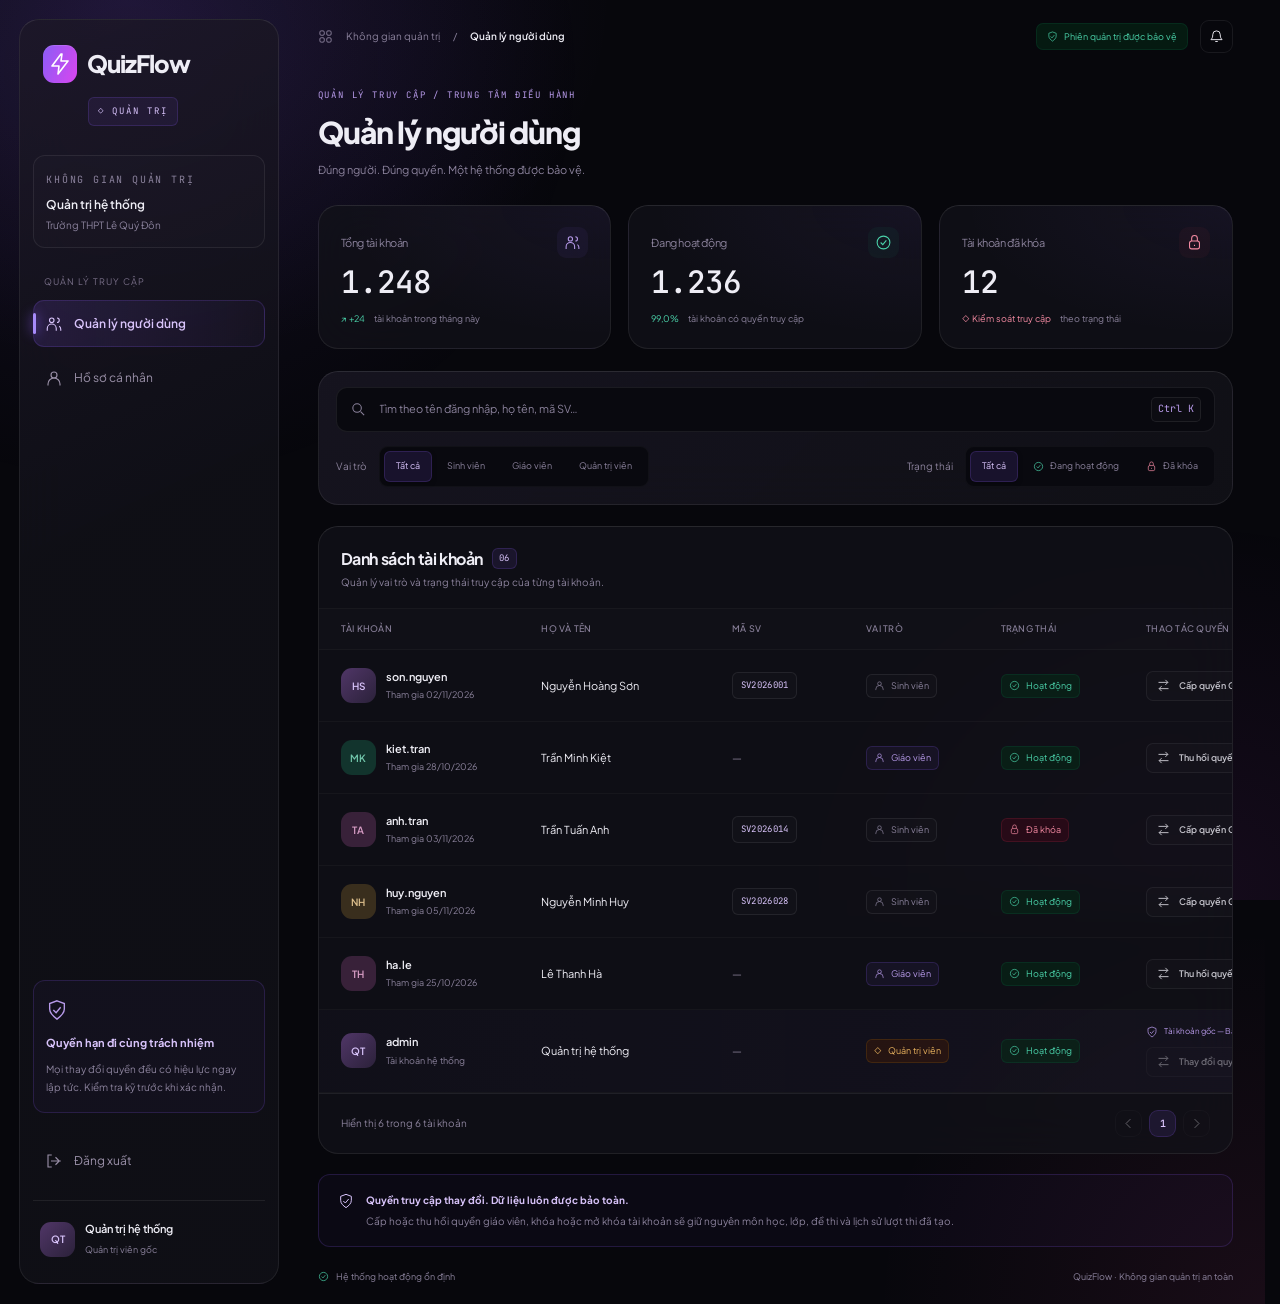
==== pages/admin/users.html @ fd19a26a "first cm" ====
<!DOCTYPE html>
<html lang="vi">
<head>
  <meta charset="UTF-8">
  <meta name="viewport" content="width=device-width, initial-scale=1">
  <meta name="color-scheme" content="dark">
  <title>QuizFlow — Quản lý người dùng</title>
  <link rel="stylesheet" href="../../assets/css/variables.css">
  <link rel="stylesheet" href="../../assets/css/base.css">
  <link rel="stylesheet" href="../../assets/css/layout.css">
  <link rel="stylesheet" href="../../assets/css/components.css">
  <link rel="stylesheet" href="../../assets/css/admin-users.css">
  <link rel="stylesheet" href="../../assets/css/animations.css">
  <script src="../../assets/js/motion.js" defer></script>
  <script src="../../assets/js/ui.js" defer></script>
  <script src="../../assets/js/admin-users.js" defer></script>
</head>
<body>
  <svg class="visually-hidden" aria-hidden="true" xmlns="http://www.w3.org/2000/svg">
    <defs>
      <symbol id="icon-bolt" viewBox="0 0 24 24"><path d="m13 2-9 12h7l-1 8 10-13h-7l1-7Z"/></symbol>
      <symbol id="icon-users" viewBox="0 0 24 24"><circle cx="9" cy="7" r="3"/><path d="M3 21v-3a6 6 0 0 1 12 0v3m1-17a3 3 0 0 1 0 6m3 5a5 5 0 0 1 2 4v2"/></symbol>
      <symbol id="icon-shield" viewBox="0 0 24 24"><path d="m12 2 8 3v6c0 5-4 8-8 11-4-3-8-6-8-11V5Z"/><path d="m8 12 3 3 5-6"/></symbol>
      <symbol id="icon-user" viewBox="0 0 24 24"><circle cx="12" cy="8" r="4"/><path d="M4 22v-2a8 8 0 0 1 16 0v2"/></symbol>
      <symbol id="icon-logout" viewBox="0 0 24 24"><path d="M9 4H4v16h5m5-13 5 5-5 5M8 12h13"/></symbol>
      <symbol id="icon-bell" viewBox="0 0 24 24"><path d="M6 9a6 6 0 0 1 12 0c0 7 3 7 3 8H3c0-1 3-1 3-8Zm4 11h4"/></symbol>
      <symbol id="icon-search" viewBox="0 0 24 24"><circle cx="10" cy="10" r="6"/><path d="m15 15 5 5"/></symbol>
      <symbol id="icon-lock" viewBox="0 0 24 24"><rect x="5" y="10" width="14" height="11" rx="3"/><path d="M8 10V6a4 4 0 0 1 8 0v4m-4 5v2"/></symbol>
      <symbol id="icon-check" viewBox="0 0 24 24"><circle cx="12" cy="12" r="9"/><path d="m8 12 3 3 5-6"/></symbol>
      <symbol id="icon-switch" viewBox="0 0 24 24"><path d="M4 7h15m-4-4 4 4-4 4M20 17H5m4-4-4 4 4 4"/></symbol>
      <symbol id="icon-grid" viewBox="0 0 24 24"><rect x="3" y="3" width="7" height="7" rx="2"/><rect x="14" y="3" width="7" height="7" rx="2"/><rect x="3" y="14" width="7" height="7" rx="2"/><rect x="14" y="14" width="7" height="7" rx="2"/></symbol>
      <symbol id="icon-info" viewBox="0 0 24 24"><circle cx="12" cy="12" r="9"/><path d="M12 7v1m0 3v6"/></symbol>
      <symbol id="icon-warning" viewBox="0 0 24 24"><path d="m12 3 10 18H2L12 3Zm0 6v5m0 3v1"/></symbol>
      <symbol id="icon-close" viewBox="0 0 24 24"><path d="m6 6 12 12M6 18 18 6"/></symbol>
      <symbol id="icon-left" viewBox="0 0 24 24"><path d="m15 5-7 7 7 7"/></symbol>
      <symbol id="icon-right" viewBox="0 0 24 24"><path d="m9 5 7 7-7 7"/></symbol>
    </defs>
  </svg>

  <div class="app app--admin admin-users">
    <aside class="sidebar" aria-label="Điều hướng quản trị viên">
      <a class="sidebar-brand" href="../../index.html">
        <span class="brand-mark"><svg fill="none" stroke="currentColor" stroke-width="1.6" stroke-linejoin="round" aria-hidden="true"><use href="#icon-bolt"/></svg></span>
        QuizFlow
      </a>
      <span class="badge admin-role-badge">◇ QUẢN TRỊ</span>
      <section class="sidebar-workspace" aria-labelledby="workspace-title">
        <p class="eyebrow" id="workspace-title">KHÔNG GIAN QUẢN TRỊ</p>
        <strong>Quản trị hệ thống</strong>
        <p>Trường THPT Lê Quý Đôn</p>
      </section>
      <p class="sidebar-nav-label">QUẢN LÝ TRUY CẬP</p>
      <nav class="sidebar-nav" aria-label="Menu quản trị">
        <a class="sidebar-nav-item" href="#users" aria-current="page">
          <svg class="icon" fill="none" stroke="currentColor" stroke-width="1.5" aria-hidden="true"><use href="#icon-users"/></svg>Quản lý người dùng
        </a>
        <button class="sidebar-nav-item" type="button" data-admin-note="Hồ sơ cá nhân · Chức năng chưa sẵn sàng.">
          <svg class="icon" fill="none" stroke="currentColor" stroke-width="1.5" aria-hidden="true"><use href="#icon-user"/></svg>Hồ sơ cá nhân
        </button>
      </nav>
      <div class="sidebar-bottom">
        <section class="notice admin-security" aria-labelledby="security-title">
          <svg class="icon" fill="none" stroke="currentColor" stroke-width="1.5" aria-hidden="true"><use href="#icon-shield"/></svg>
          <div><strong id="security-title">Quyền hạn đi cùng trách nhiệm</strong>
            <p>Mọi thay đổi quyền đều có hiệu lực ngay lập tức. Kiểm tra kỹ trước khi xác nhận.</p></div>
        </section>
        <button class="sidebar-nav-item" type="button" data-admin-note="Đăng xuất · Chức năng chưa sẵn sàng.">
          <svg class="icon" fill="none" stroke="currentColor" stroke-width="1.5" aria-hidden="true"><use href="#icon-logout"/></svg>Đăng xuất
        </button>
        <div class="sidebar-user">
          <span class="avatar" aria-hidden="true">QT</span>
          <div><strong>Quản trị hệ thống</strong><small>Quản trị viên gốc</small></div>
        </div>
      </div>
    </aside>

    <main class="app-main" id="users" aria-labelledby="page-title">
      <header class="topbar">
        <nav class="breadcrumb" aria-label="Đường dẫn trang">
          <svg class="icon" fill="none" stroke="currentColor" stroke-width="1.5" aria-hidden="true"><use href="#icon-grid"/></svg>
          <ol><li>Không gian quản trị</li><li aria-hidden="true">/</li>
            <li><span aria-current="page">Quản lý người dùng</span></li></ol>
        </nav>
        <div class="topbar-actions">
          <span class="status status--success admin-session">
            <svg class="icon" fill="none" stroke="currentColor" stroke-width="1.5" aria-hidden="true"><use href="#icon-shield"/></svg>Phiên quản trị được bảo vệ
          </span>
          <button class="btn btn--icon btn--ghost" type="button" aria-label="Thông báo hệ thống" data-admin-note="Bạn chưa có thông báo mới.">
            <svg class="icon" fill="none" stroke="currentColor" stroke-width="1.5" aria-hidden="true"><use href="#icon-bell"/></svg>
          </button>
        </div>
      </header>

      <section class="page-heading">
        <div><p class="eyebrow">QUẢN LÝ TRUY CẬP / TRUNG TÂM ĐIỀU HÀNH</p>
          <h1 id="page-title">Quản lý người dùng</h1>
          <p>Đúng người. Đúng quyền. Một hệ thống được bảo vệ.</p></div>
      </section>

      <section class="bento-grid bento-grid--three admin-stats" aria-label="Tổng quan tài khoản">
        <article class="glass-card admin-stat" aria-labelledby="total-accounts-title">
          <h2 class="admin-stat-label" id="total-accounts-title">Tổng tài khoản
            <span class="admin-stat-icon"><svg class="icon" fill="none" stroke="currentColor" stroke-width="1.5" aria-hidden="true"><use href="#icon-users"/></svg></span></h2>
          <p class="admin-stat-number">1.248</p>
          <p class="admin-stat-foot"><span class="admin-positive">↗ +24</span>tài khoản trong tháng này</p>
        </article>
        <article class="glass-card admin-stat admin-stat--active" aria-labelledby="active-accounts-title">
          <h2 class="admin-stat-label" id="active-accounts-title">Đang hoạt động
            <span class="admin-stat-icon"><svg class="icon" fill="none" stroke="currentColor" stroke-width="1.5" aria-hidden="true"><use href="#icon-check"/></svg></span></h2>
          <p class="admin-stat-number">1.236</p>
          <p class="admin-stat-foot"><span class="admin-positive">99,0%</span>tài khoản có quyền truy cập</p>
        </article>
        <article class="glass-card admin-stat admin-stat--locked" aria-labelledby="locked-accounts-title">
          <h2 class="admin-stat-label" id="locked-accounts-title">Tài khoản đã khóa
            <span class="admin-stat-icon"><svg class="icon" fill="none" stroke="currentColor" stroke-width="1.5" aria-hidden="true"><use href="#icon-lock"/></svg></span></h2>
          <p class="admin-stat-number">12</p>
          <p class="admin-stat-foot"><span class="admin-restricted">◇ Kiểm soát truy cập</span>theo trạng thái</p>
        </article>
      </section>

      <section class="glass-card admin-filter-panel" id="user-filters" aria-label="Tìm kiếm và lọc người dùng">
        <div class="admin-search">
          <svg class="icon" fill="none" stroke="currentColor" stroke-width="1.5" aria-hidden="true"><use href="#icon-search"/></svg>
          <label class="visually-hidden" for="user-search">Tìm theo tên đăng nhập, họ tên hoặc mã sinh viên</label>
          <input class="input" id="user-search" name="search" type="search" placeholder="Tìm theo tên đăng nhập, họ tên, mã SV…" autocomplete="off" aria-keyshortcuts="Control+k Meta+k">
          <kbd aria-hidden="true">Ctrl K</kbd>
        </div>
        <div class="admin-filter-row">
          <div class="admin-filter-group">
            <span class="admin-filter-label" id="role-filter-label">Vai trò</span>
            <div class="segmented" role="group" aria-labelledby="role-filter-label" data-segmented data-user-filter="role">
              <button class="segmented-button" type="button" data-segment data-value="all" aria-pressed="true">Tất cả</button>
              <button class="segmented-button" type="button" data-segment data-value="student" aria-pressed="false">Sinh viên</button>
              <button class="segmented-button" type="button" data-segment data-value="teacher" aria-pressed="false">Giáo viên</button>
              <button class="segmented-button" type="button" data-segment data-value="admin" aria-pressed="false">Quản trị viên</button>
            </div>
          </div>
          <div class="admin-filter-group">
            <span class="admin-filter-label" id="status-filter-label">Trạng thái</span>
            <div class="segmented" role="group" aria-labelledby="status-filter-label" data-segmented data-user-filter="status">
              <button class="segmented-button" type="button" data-segment data-value="all" aria-pressed="true">Tất cả</button>
              <button class="segmented-button" type="button" data-segment data-value="active" aria-pressed="false">
                <svg class="icon admin-positive" fill="none" stroke="currentColor" stroke-width="1.5" aria-hidden="true"><use href="#icon-check"/></svg>Đang hoạt động</button>
              <button class="segmented-button" type="button" data-segment data-value="locked" aria-pressed="false">
                <svg class="icon admin-restricted" fill="none" stroke="currentColor" stroke-width="1.5" aria-hidden="true"><use href="#icon-lock"/></svg>Đã khóa</button>
            </div>
          </div>
        </div>
      </section>

      <section class="glass-card table-card" aria-labelledby="user-table-title">
        <header class="card-header">
          <div><div class="admin-table-title"><h2 id="user-table-title">Danh sách tài khoản</h2><span class="badge" id="user-result-count">06</span></div>
            <p>Quản lý vai trò và trạng thái truy cập của từng tài khoản.</p></div>
        </header>
        <div class="table-scroll" role="region" aria-label="Danh sách tài khoản" tabindex="0">
          <table class="data-table admin-table">
            <caption class="visually-hidden">Tài khoản người dùng và thao tác quản trị</caption>
            <colgroup><col class="admin-col-account"><col class="admin-col-name"><col class="admin-col-student"><col class="admin-col-role"><col class="admin-col-status"><col class="admin-col-actions"></colgroup>
            <thead><tr><th scope="col">TÀI KHOẢN</th><th scope="col">HỌ VÀ TÊN</th><th scope="col">MÃ SV</th><th scope="col">VAI TRÒ</th><th scope="col">TRẠNG THÁI</th><th scope="col">THAO TÁC QUYỀN</th></tr></thead>
            <tbody>
              <tr data-user-row data-user-role="student" data-user-status="active">
                <td><div class="identity"><span class="avatar" aria-hidden="true">HS</span><div><strong data-username>son.nguyen</strong><small>Tham gia 02/11/2026</small></div></div></td>
                <td data-fullname>Nguyễn Hoàng Sơn</td><td><span class="badge" data-student-id>SV2026001</span></td>
                <td><span class="status" data-role-label><svg class="icon" fill="none" stroke="currentColor" stroke-width="1.5" aria-hidden="true"><use href="#icon-user"/></svg>Sinh viên</span></td>
                <td><span class="status status--success"><svg class="icon" fill="none" stroke="currentColor" stroke-width="1.5" aria-hidden="true"><use href="#icon-check"/></svg>Hoạt động</span></td>
                <td><div class="admin-actions">
                  <button class="btn btn--small" type="button" data-user-action="grant" data-dialog-open="user-confirm" aria-controls="user-confirm" aria-haspopup="dialog" aria-label="Cấp quyền giáo viên cho son.nguyen"><svg class="icon" fill="none" stroke="currentColor" stroke-width="1.5" aria-hidden="true"><use href="#icon-switch"/></svg>Cấp quyền GV</button>
                  <button class="btn btn--small btn--danger" type="button" data-user-action="lock" data-dialog-open="user-confirm" aria-controls="user-confirm" aria-haspopup="dialog" aria-label="Khóa tài khoản son.nguyen">Khóa</button>
                </div></td>
              </tr>
              <tr data-user-row data-user-role="teacher" data-user-status="active">
                <td><div class="identity"><span class="avatar admin-avatar--emerald" aria-hidden="true">MK</span><div><strong data-username>kiet.tran</strong><small>Tham gia 28/10/2026</small></div></div></td>
                <td data-fullname>Trần Minh Kiệt</td><td><span class="text-muted" data-student-id aria-label="Không áp dụng">—</span></td>
                <td><span class="status status--accent" data-role-label><svg class="icon" fill="none" stroke="currentColor" stroke-width="1.5" aria-hidden="true"><use href="#icon-user"/></svg>Giáo viên</span></td>
                <td><span class="status status--success"><svg class="icon" fill="none" stroke="currentColor" stroke-width="1.5" aria-hidden="true"><use href="#icon-check"/></svg>Hoạt động</span></td>
                <td><div class="admin-actions">
                  <button class="btn btn--small" type="button" data-user-action="revoke" data-dialog-open="user-confirm" aria-controls="user-confirm" aria-haspopup="dialog" aria-label="Thu hồi quyền giáo viên của kiet.tran"><svg class="icon" fill="none" stroke="currentColor" stroke-width="1.5" aria-hidden="true"><use href="#icon-switch"/></svg>Thu hồi quyền GV</button>
                  <button class="btn btn--small btn--danger" type="button" data-user-action="lock" data-dialog-open="user-confirm" aria-controls="user-confirm" aria-haspopup="dialog" aria-label="Khóa tài khoản kiet.tran">Khóa</button>
                </div></td>
              </tr>
              <tr data-user-row data-user-role="student" data-user-status="locked">
                <td><div class="identity"><span class="avatar admin-avatar--rose" aria-hidden="true">TA</span><div><strong data-username>anh.tran</strong><small>Tham gia 03/11/2026</small></div></div></td>
                <td data-fullname>Trần Tuấn Anh</td><td><span class="badge" data-student-id>SV2026014</span></td>
                <td><span class="status" data-role-label><svg class="icon" fill="none" stroke="currentColor" stroke-width="1.5" aria-hidden="true"><use href="#icon-user"/></svg>Sinh viên</span></td>
                <td><span class="status status--danger"><svg class="icon" fill="none" stroke="currentColor" stroke-width="1.5" aria-hidden="true"><use href="#icon-lock"/></svg>Đã khóa</span></td>
                <td><div class="admin-actions">
                  <button class="btn btn--small" type="button" data-user-action="grant" data-dialog-open="user-confirm" aria-controls="user-confirm" aria-haspopup="dialog" aria-label="Cấp quyền giáo viên cho anh.tran"><svg class="icon" fill="none" stroke="currentColor" stroke-width="1.5" aria-hidden="true"><use href="#icon-switch"/></svg>Cấp quyền GV</button>
                  <button class="btn btn--small admin-unlock" type="button" data-user-action="unlock" data-dialog-open="user-confirm" aria-controls="user-confirm" aria-haspopup="dialog" aria-label="Mở khóa tài khoản anh.tran">Mở khóa</button>
                </div></td>
              </tr>
              <tr data-user-row data-user-role="student" data-user-status="active">
                <td><div class="identity"><span class="avatar admin-avatar--gold" aria-hidden="true">NH</span><div><strong data-username>huy.nguyen</strong><small>Tham gia 05/11/2026</small></div></div></td>
                <td data-fullname>Nguyễn Minh Huy</td><td><span class="badge" data-student-id>SV2026028</span></td>
                <td><span class="status" data-role-label><svg class="icon" fill="none" stroke="currentColor" stroke-width="1.5" aria-hidden="true"><use href="#icon-user"/></svg>Sinh viên</span></td>
                <td><span class="status status--success"><svg class="icon" fill="none" stroke="currentColor" stroke-width="1.5" aria-hidden="true"><use href="#icon-check"/></svg>Hoạt động</span></td>
                <td><div class="admin-actions">
                  <button class="btn btn--small" type="button" data-user-action="grant" data-dialog-open="user-confirm" aria-controls="user-confirm" aria-haspopup="dialog" aria-label="Cấp quyền giáo viên cho huy.nguyen"><svg class="icon" fill="none" stroke="currentColor" stroke-width="1.5" aria-hidden="true"><use href="#icon-switch"/></svg>Cấp quyền GV</button>
                  <button class="btn btn--small btn--danger" type="button" data-user-action="lock" data-dialog-open="user-confirm" aria-controls="user-confirm" aria-haspopup="dialog" aria-label="Khóa tài khoản huy.nguyen">Khóa</button>
                </div></td>
              </tr>
              <tr data-user-row data-user-role="teacher" data-user-status="active">
                <td><div class="identity"><span class="avatar admin-avatar--rose" aria-hidden="true">TH</span><div><strong data-username>ha.le</strong><small>Tham gia 25/10/2026</small></div></div></td>
                <td data-fullname>Lê Thanh Hà</td><td><span class="text-muted" data-student-id aria-label="Không áp dụng">—</span></td>
                <td><span class="status status--accent" data-role-label><svg class="icon" fill="none" stroke="currentColor" stroke-width="1.5" aria-hidden="true"><use href="#icon-user"/></svg>Giáo viên</span></td>
                <td><span class="status status--success"><svg class="icon" fill="none" stroke="currentColor" stroke-width="1.5" aria-hidden="true"><use href="#icon-check"/></svg>Hoạt động</span></td>
                <td><div class="admin-actions">
                  <button class="btn btn--small" type="button" data-user-action="revoke" data-dialog-open="user-confirm" aria-controls="user-confirm" aria-haspopup="dialog" aria-label="Thu hồi quyền giáo viên của ha.le"><svg class="icon" fill="none" stroke="currentColor" stroke-width="1.5" aria-hidden="true"><use href="#icon-switch"/></svg>Thu hồi quyền GV</button>
                  <button class="btn btn--small btn--danger" type="button" data-user-action="lock" data-dialog-open="user-confirm" aria-controls="user-confirm" aria-haspopup="dialog" aria-label="Khóa tài khoản ha.le">Khóa</button>
                </div></td>
              </tr>
              <tr class="admin-protected-row" data-user-row data-user-role="admin" data-user-status="active">
                <td><div class="identity"><span class="avatar" aria-hidden="true">QT</span><div><strong data-username>admin</strong><small>Tài khoản hệ thống</small></div></div></td>
                <td data-fullname>Quản trị hệ thống</td><td><span class="text-muted" data-student-id aria-label="Không áp dụng">—</span></td>
                <td><span class="status status--warning"><span aria-hidden="true">◇</span><span data-role-label>Quản trị viên</span></span></td>
                <td><span class="status status--success"><svg class="icon" fill="none" stroke="currentColor" stroke-width="1.5" aria-hidden="true"><use href="#icon-check"/></svg>Hoạt động</span></td>
                <td><p class="admin-protected-label" id="root-account-policy"><svg class="icon" fill="none" stroke="currentColor" stroke-width="1.5" aria-hidden="true"><use href="#icon-shield"/></svg>Tài khoản gốc — Bảo vệ hệ thống</p>
                  <div class="admin-actions">
                    <button class="btn btn--small" type="button" data-user-action="revoke" data-dialog-open="user-confirm" aria-describedby="root-account-policy" disabled><svg class="icon" fill="none" stroke="currentColor" stroke-width="1.5" aria-hidden="true"><use href="#icon-switch"/></svg>Thay đổi quyền</button>
                    <button class="btn btn--small" type="button" data-user-action="lock" data-dialog-open="user-confirm" aria-describedby="root-account-policy" disabled>Khóa</button>
                  </div></td>
              </tr>
              <tr id="user-empty" hidden><td colspan="6" class="table-empty">
                <p class="admin-empty-message"><span aria-hidden="true">○</span> Không tìm thấy tài khoản phù hợp.</p>
                <button class="btn btn--small btn--ghost" id="reset-user-filters" type="button">Xóa bộ lọc</button>
              </td></tr>
            </tbody>
          </table>
        </div>
        <footer class="card-footer">
          <span id="user-result-summary" role="status" aria-live="polite" aria-atomic="true">Hiển thị 6 trong 6 tài khoản</span>
          <nav class="admin-pagination" aria-label="Phân trang tài khoản">
            <button class="btn btn--ghost" type="button" disabled aria-label="Trang trước"><svg class="icon" fill="none" stroke="currentColor" stroke-width="1.5" aria-hidden="true"><use href="#icon-left"/></svg></button>
            <button class="btn" type="button" aria-current="page" aria-label="Trang 1">1</button>
            <button class="btn btn--ghost" type="button" disabled aria-label="Trang sau"><svg class="icon" fill="none" stroke="currentColor" stroke-width="1.5" aria-hidden="true"><use href="#icon-right"/></svg></button>
          </nav>
        </footer>
      </section>

      <section class="notice admin-policy" aria-labelledby="policy-title">
        <svg class="icon" fill="none" stroke="currentColor" stroke-width="1.5" aria-hidden="true"><use href="#icon-shield"/></svg>
        <div><strong id="policy-title">Quyền truy cập thay đổi. Dữ liệu luôn được bảo toàn.</strong>
          <p>Cấp hoặc thu hồi quyền giáo viên, khóa hoặc mở khóa tài khoản sẽ giữ nguyên môn học, lớp, đề thi và lịch sử lượt thi đã tạo.</p></div>
      </section>
      <footer class="page-footer">
        <span class="admin-system-status"><svg class="icon" fill="none" stroke="currentColor" stroke-width="1.5" aria-hidden="true"><use href="#icon-check"/></svg>Hệ thống hoạt động ổn định</span>
        <span>QuizFlow · Không gian quản trị an toàn</span>
      </footer>
    </main>
  </div>

  <dialog class="modal admin-user-confirm" id="user-confirm" aria-labelledby="user-confirm-title" aria-describedby="user-confirm-description user-confirm-warning">
    <header class="dialog-header">
      <div><div class="admin-confirm-icon"><svg class="icon" fill="none" stroke="currentColor" stroke-width="1.5" aria-hidden="true"><use href="#icon-shield"/></svg></div>
        <p class="eyebrow">XÁC NHẬN THAO TÁC QUẢN TRỊ</p><h2 id="user-confirm-title">Xác nhận thao tác</h2></div>
      <button class="btn btn--icon btn--ghost" type="button" data-dialog-close aria-label="Đóng xác nhận"><svg class="icon" fill="none" stroke="currentColor" stroke-width="1.5" aria-hidden="true"><use href="#icon-close"/></svg></button>
    </header>
    <div class="stack">
      <p class="dialog-description" id="user-confirm-description">Kiểm tra tài khoản và thao tác trước khi xác nhận.</p>
      <div class="admin-confirm-target">
        <div class="identity"><span class="avatar" id="confirm-target-avatar" aria-hidden="true">HS</span>
          <div><strong id="confirm-target-name">Nguyễn Hoàng Sơn</strong><small class="text-mono" id="confirm-target-account">son.nguyen · SV2026001</small></div></div>
        <span class="status status--success" id="confirm-target-status"><svg class="icon" fill="none" stroke="currentColor" stroke-width="1.5" aria-hidden="true"><use href="#icon-check"/></svg><span data-status-label>Hoạt động</span></span>
      </div>
      <div class="admin-confirm-intent"><span>Vai trò hiện tại</span><span id="confirm-target-role">Sinh viên</span></div>
      <div class="admin-confirm-intent"><span>Thao tác</span><span class="status status--accent" id="confirm-intent"><svg class="icon" fill="none" stroke="currentColor" stroke-width="1.5" aria-hidden="true"><use href="#icon-switch"/></svg><span data-intent-label>Cấp quyền giáo viên</span></span></div>
      <div class="notice notice--warning"><svg class="icon" fill="none" stroke="currentColor" stroke-width="1.5" aria-hidden="true"><use href="#icon-warning"/></svg><p id="user-confirm-warning">Toàn bộ môn học, lớp, đề thi và lịch sử lượt thi đã tạo được bảo toàn.</p></div>
    </div>
    <footer class="dialog-actions">
      <button class="btn btn--ghost" type="button" data-dialog-close autofocus>Hủy thao tác</button>
      <button class="btn btn--primary" type="button" id="confirm-user-action" data-dialog-close data-dialog-value="confirm">Xác nhận thay đổi</button>
    </footer>
  </dialog>

  <div class="toast" id="admin-feedback" role="status" aria-live="polite" aria-atomic="true" hidden>
    <svg class="icon" fill="none" stroke="currentColor" stroke-width="1.5" aria-hidden="true"><use href="#icon-info"/></svg><span data-feedback-message></span>
  </div>
</body>
</html>
---- assets/css/variables.css ----
:root {
  color-scheme: dark;

  /* Nền tối và các lớp kính. */
  --bg: #07070c;
  --surface: #12121a;
  --surface-inset: #09090f;
  --glass: rgba(18, 18, 26, 0.72);
  --glass-fallback: #12121a;
  --glass-blur: 24px;
  --glass-blur-overlay: 32px;
  --line: #ffffff13;
  --line-subtle: #ffffff08;
  --line-strong: #ffffff26;
  --line-top: #ffffff1a;
  --overlay: #030309a6;

  /* Chữ và điểm nhấn tím. */
  --text: #eeedf5;
  --muted: #92859f;
  --muted-admin: #8b829c;
  --text-subtle: #786f88;
  --text-nav: #9a90a8;
  --text-accent: #d8c3fa;
  --purple: #b79ae9;
  --violet: #8b5cf6;
  --violet-light: #a78bfa;
  --fuchsia: #d946ef;
  --focus: #bda0f8;
  --white: #ffffff;

  /* Gradient nền, sidebar và vùng đang chọn. */
  --gradient: linear-gradient(110deg, var(--violet), var(--fuchsia));
  --aurora:
    radial-gradient(ellipse 650px 480px at 10% 0%, #8b5cf61f, transparent 75%),
    radial-gradient(ellipse 520px 500px at 100% 100%, #ec489914, transparent 75%);
  --sidebar-gradient: linear-gradient(155deg, #1d1828dc, #101017eb 40%);
  --selection-gradient: linear-gradient(90deg, #8b5cf626, #8b5cf60a);
  --selection-line: #8b5cf630;
  --surface-hover: #ffffff04;

  /*
   * Ba họ màu trạng thái: emerald / amber / crimson.
   * Khi dùng trong HTML phải kèm biểu tượng và nhãn chữ.
   */
  --emerald: #10b981;
  --emerald-text: #4bd3ab;
  --emerald-bg: #052e1680;
  --emerald-line: #10b9811a;
  --amber: #f59e0b;
  --amber-text: #e9b35f;
  --amber-bg: #451a0366;
  --amber-line: #f59e0b22;
  --crimson: #f43f5e;
  --crimson-text: #f58ba3;
  --crimson-bg: #4c051966;
  --crimson-line: #f43f5e22;

  --status-success: var(--emerald);
  --status-success-text: var(--emerald-text);
  --status-success-bg: var(--emerald-bg);
  --status-success-line: var(--emerald-line);
  --status-warning: var(--amber);
  --status-warning-text: var(--amber-text);
  --status-warning-bg: var(--amber-bg);
  --status-warning-line: var(--amber-line);
  --status-danger: var(--crimson);
  --status-danger-text: var(--crimson-text);
  --status-danger-bg: var(--crimson-bg);
  --status-danger-line: var(--crimson-line);

  /* Phông chữ và thang chữ theo bản desktop tham khảo. */
  --sans: 'Plus Jakarta Sans', Arial, sans-serif;
  --mono: 'JetBrains Mono', monospace;
  --text-2xs: 9px;
  --text-xs: 10px;
  --text-sm: 11px;
  --text-base: 12px;
  --text-lg: 15px;
  --text-xl: 16px;
  --text-2xl: 24px;
  --text-3xl: 30px;
  --line-height: 1.65;
  --line-height-heading: 1.4;

  /* Khoảng cách và bo góc dùng chung. */
  --space-1: 4px;
  --space-2: 8px;
  --space-3: 12px;
  --space-4: 16px;
  --space-5: 20px;
  --space-6: 24px;
  --space-7: 28px;
  --space-8: 32px;
  --radius-xs: 6px;
  --radius-sm: 9px;
  --radius-md: 12px;
  --radius-lg: 20px;
  --radius-xl: 23px;
  --radius-pill: 999px;

  /* Khung desktop fluid, sidebar và giới hạn nội dung dùng chung. */
  --sidebar-width: 16.25rem;
  --content-max-width: 100rem;
  --app-gutter: clamp(1rem, 1.5vw, 1.75rem);
  --app-gap: clamp(1.25rem, 2vw, 2.5rem);
  --content-gutter: clamp(0.5rem, 1vw, 1.5rem);
  --bento-gap: 18px;
  --split-gap: 20px;

  /* Viền sáng và bóng neon tiết chế như HTML tham khảo. */
  --shadow-inset: inset 0 1px 0 #ffffff20;
  --shadow-neon: 0 0 24px -4px #8b5cf645;
  --shadow-active: 0 0 12px #8b5cf6;
  --shadow-glass: 0 12px 40px #0006;
  --shadow-overlay: 0 35px 120px #000b;
  --shadow-drawer: -30px 0 90px #0006;

  --focus-width: 2px;
  --focus-offset: 4px;
  --disabled-opacity: 0.4;
  --z-overlay: 10;
  --z-toast: 30;
}
---- assets/css/base.css ----
@import url('https://fonts.googleapis.com/css2?family=Plus+Jakarta+Sans:wght@400;500;600;700;800&family=JetBrains+Mono:wght@400;500;600&display=swap');

*,
*::before,
*::after {
  box-sizing: border-box;
}

html {
  width: 100%;
  min-height: 100%;
  /* Giữ bố cục đứng yên khi dialog khóa cuộn trang. */
  scrollbar-gutter: stable;
  background-color: var(--bg);
}

body {
  width: 100%;
  min-width: 0;
  min-height: 100vh;
  margin: 0;
  background-color: var(--bg);
  background-image: var(--aurora);
  color: var(--text);
  font-family: var(--sans);
  font-size: var(--text-base);
  font-weight: 400;
  line-height: var(--line-height);
}

h1,
h2,
h3,
h4,
h5,
h6,
p,
figure,
blockquote,
dl,
dd {
  margin: 0;
}

h1,
h2,
h3,
h4,
h5,
h6 {
  color: var(--text);
  font-weight: 700;
  line-height: var(--line-height-heading);
}

h1 {
  font-size: var(--text-3xl);
  font-weight: 800;
  letter-spacing: -1px;
}

h2 {
  font-size: var(--text-xl);
  letter-spacing: -0.4px;
}

h3 {
  font-size: var(--text-lg);
  letter-spacing: -0.3px;
}

h4,
h5,
h6 {
  font-size: var(--text-base);
}

a {
  color: inherit;
  text-decoration: none;
}

button,
input,
select,
textarea {
  color: inherit;
  font: inherit;
  letter-spacing: inherit;
}

button {
  border: 0;
  background: transparent;
  cursor: pointer;
}

button:disabled,
input:disabled,
select:disabled,
textarea:disabled {
  opacity: var(--disabled-opacity);
  cursor: not-allowed;
}

textarea {
  resize: vertical;
}

input::placeholder,
textarea::placeholder {
  color: var(--muted);
  opacity: 1;
}

img,
svg,
video,
canvas {
  display: block;
}

img,
video,
canvas {
  max-width: 100%;
  height: auto;
}

svg {
  flex-shrink: 0;
}

table {
  width: 100%;
  border-collapse: collapse;
  text-align: left;
}

th {
  font-weight: 600;
}

code,
pre,
kbd,
samp {
  font-family: var(--mono);
}

small {
  font-size: var(--text-xs);
}

hr {
  margin-block: var(--space-5);
  border: 0;
  border-top: 1px solid var(--line);
}

/* Giữ dấu hiệu focus cho cả liên kết, nút và trường nhập liệu. */
:focus-visible {
  outline: var(--focus-width) solid var(--focus);
  outline-offset: var(--focus-offset);
}

::selection {
  background: var(--violet);
  color: var(--white);
}

[hidden] {
  display: none !important;
}

.text-muted {
  color: var(--muted);
}

.text-mono {
  font-family: var(--mono);
  font-variant-numeric: tabular-nums;
}

.eyebrow {
  color: var(--muted);
  font-family: var(--mono);
  font-size: var(--text-2xs);
  font-weight: 400;
  line-height: var(--line-height);
  letter-spacing: 1.8px;
}

/* Nhãn hỗ trợ công nghệ đọc màn hình, vẫn có mặt trong cây truy cập. */
.visually-hidden {
  position: absolute;
  width: 0.0625rem;
  height: 0.0625rem;
  margin: -1px;
  overflow: hidden;
  padding: 0;
  border: 0;
  clip-path: inset(50%);
  white-space: nowrap;
}
---- assets/css/layout.css ----
.app {
  position: relative;
  isolation: isolate;
  display: grid;
  grid-template-columns: var(--sidebar-width) minmax(0, 1fr);
  gap: var(--app-gap);
  width: 100%;
  min-height: 100vh;
  padding: var(--app-gutter);
  background-color: var(--bg);
  background-image: var(--aurora);
}

.app--admin {
  --muted: var(--muted-admin);
}

.app-main {
  width: 100%;
  max-width: var(--content-max-width);
  min-width: 0;
  margin-inline: auto;
  padding-inline: var(--content-gutter);
}

.app-main :where(section, article, header, footer, figure, nav, .field) {
  min-width: 0;
}

/* Sidebar nổi: viền kính và nền dự phòng khi không có backdrop-filter. */
.sidebar {
  position: relative;
  display: flex;
  flex-direction: column;
  min-width: 0;
  padding: 25px 13px;
  border: 1px solid var(--line);
  border-top-color: var(--line-top);
  border-radius: var(--radius-lg);
  background-color: var(--glass-fallback);
  background-image: var(--sidebar-gradient);
}

@supports (backdrop-filter: blur(1px)) {
  .sidebar {
    background-color: transparent;
    backdrop-filter: blur(var(--glass-blur));
  }
}

.sidebar-brand {
  display: flex;
  align-items: center;
  gap: 10px;
  padding-inline: 10px;
  font-size: var(--text-2xl);
  font-weight: 800;
  line-height: var(--line-height-heading);
  letter-spacing: -1px;
}

.sidebar-workspace {
  margin-block: 29px 27px;
  padding: 13px 12px;
  border: 1px solid var(--line);
  border-radius: var(--radius-md);
  background: #ffffff03;
}

.sidebar-workspace strong {
  display: block;
  margin-top: 6px;
  font-size: var(--text-base);
  font-weight: 600;
}

.sidebar-workspace p {
  margin-top: 3px;
  color: var(--muted);
  font-size: var(--text-xs);
}

.sidebar-nav {
  display: flex;
  flex-direction: column;
  gap: 7px;
}

.sidebar-nav-label {
  margin-bottom: 10px;
  padding-inline: 11px;
  color: var(--text-subtle);
  font-size: var(--text-2xs);
  letter-spacing: 1px;
}

.sidebar-nav-item {
  position: relative;
  display: flex;
  align-items: center;
  gap: 11px;
  padding: 13px 11px;
  border: 1px solid transparent;
  border-radius: 11px;
  color: var(--text-nav);
  font-size: var(--text-base);
  text-align: left;
}

.sidebar-nav-item svg {
  width: 1.125rem;
  height: 1.125rem;
}

.sidebar-nav-item:hover {
  background-color: var(--surface-hover);
  color: var(--text);
}

/* aria-current giúp công nghệ hỗ trợ nhận biết mục điều hướng hiện tại. */
.sidebar-nav-item[aria-current='page'] {
  border-color: var(--selection-line);
  background: var(--selection-gradient);
  color: var(--text-accent);
  font-weight: 600;
}

.sidebar-nav-item[aria-current='page']::before {
  position: absolute;
  inset: 12px auto 12px -1px;
  width: 0.1875rem;
  border-radius: 3px;
  background: var(--violet-light);
  box-shadow: var(--shadow-active);
  content: '';
}

.sidebar-bottom {
  margin-top: auto;
  padding-top: var(--space-6);
}

.sidebar-user {
  display: flex;
  align-items: center;
  gap: 10px;
  margin-top: var(--space-4);
  padding: 19px 7px 0;
  border-top: 1px solid var(--line);
}

.sidebar-user strong {
  display: block;
  font-size: var(--text-sm);
  font-weight: 600;
}

.sidebar-user small {
  color: var(--muted);
  font-size: var(--text-2xs);
}

/* En-tête, fil d'Ariane et titres de page/section. */
.topbar {
  display: flex;
  flex-wrap: wrap;
  align-items: center;
  justify-content: space-between;
  gap: var(--space-4);
  min-height: 2.1875rem;
}

.breadcrumb {
  display: flex;
  align-items: center;
  gap: 13px;
  color: var(--muted);
  font-size: var(--text-xs);
}

.breadcrumb ol {
  display: flex;
  flex-wrap: wrap;
  align-items: center;
  gap: 13px;
  margin: 0;
  padding: 0;
  list-style: none;
}

.breadcrumb svg {
  width: 0.9375rem;
  height: 0.9375rem;
}

.breadcrumb [aria-current='page'] {
  color: var(--text);
  font-weight: 600;
}

.topbar-actions,
.page-actions,
.section-actions {
  display: flex;
  flex-wrap: wrap;
  align-items: center;
  gap: var(--space-3);
}

.page-heading {
  display: flex;
  flex-wrap: wrap;
  align-items: center;
  justify-content: space-between;
  gap: var(--space-6);
  margin-block: 34px 26px;
}

.page-heading > :first-child {
  min-width: 0;
}

.page-heading .eyebrow {
  margin-bottom: var(--space-2);
  color: var(--purple);
}

.page-heading p:not(.eyebrow) {
  margin-top: var(--space-2);
  color: var(--muted);
  font-size: var(--text-sm);
}

.section-header {
  display: flex;
  flex-wrap: wrap;
  align-items: center;
  justify-content: space-between;
  gap: var(--space-4);
  margin-bottom: 15px;
}

.section-header p {
  margin-top: var(--space-1);
  color: var(--muted);
  font-size: var(--text-xs);
}

.page-footer {
  display: flex;
  flex-wrap: wrap;
  align-items: center;
  justify-content: space-between;
  gap: var(--space-4);
  margin-top: 23px;
  color: var(--muted);
  font-size: var(--text-2xs);
}

/*
 * Thêm lớp biến thể số cột vào .bento-grid.
 * minmax(0, ...) ngăn nội dung dài làm giãn cột ngoài khung.
 */
.bento-grid {
  display: grid;
  grid-template-columns: minmax(0, 1fr);
  gap: var(--bento-gap);
  align-items: start;
}

.bento-grid > * {
  min-width: 0;
}

.bento-grid--two {
  grid-template-columns: repeat(2, minmax(0, 1fr));
}

.bento-grid--three {
  grid-template-columns: repeat(3, minmax(0, 1fr));
}

.bento-grid--split {
  grid-template-columns: minmax(0, 3fr) minmax(0, 2fr);
  gap: var(--split-gap);
}

.bento-grid--builder {
  grid-template-columns: minmax(0, 1.65fr) minmax(0, 1fr);
  gap: var(--split-gap);
}

.bento-span-full {
  grid-column: 1 / -1;
}

.section-stack {
  display: flex;
  flex-direction: column;
  gap: var(--space-6);
  min-width: 0;
}
---- assets/css/components.css ----
.glass-card {
  padding: 22px;
  border: 1px solid var(--line);
  border-top-color: var(--line-top);
  border-radius: var(--radius-lg);
  background: var(--glass-fallback);
}

@supports (backdrop-filter: blur(1px)) {
  .glass-card {
    background: var(--glass);
    backdrop-filter: blur(var(--glass-blur));
  }
}

.card-header,
.card-footer {
  display: flex;
  flex-wrap: wrap;
  align-items: center;
  justify-content: space-between;
  gap: var(--space-3);
}

.card-header {
  margin-bottom: var(--space-5);
}

.card-header p,
.card-footer {
  color: var(--muted);
  font-size: var(--text-xs);
}

.card-header p {
  margin-top: var(--space-1);
}

.card-footer {
  margin-top: var(--space-5);
  padding-top: var(--space-4);
  border-top: 1px solid var(--line);
}

.stack {
  display: flex;
  flex-direction: column;
  gap: var(--space-4);
}

.cluster {
  display: flex;
  flex-wrap: wrap;
  align-items: center;
  gap: var(--space-2);
}

.icon {
  display: inline-flex;
  flex: 0 0 auto;
  align-items: center;
  justify-content: center;
  width: 1rem;
  height: 1rem;
  font-size: 14px;
  line-height: 1;
}

.brand-mark {
  display: inline-flex;
  flex: 0 0 auto;
  align-items: center;
  justify-content: center;
  width: 2.125rem;
  height: 2.375rem;
  border-radius: 11px;
  background: var(--gradient);
  box-shadow: var(--shadow-inset);
  color: var(--white);
  font-size: 27px;
}

.btn {
  display: inline-flex;
  align-items: center;
  justify-content: center;
  gap: var(--space-2);
  min-height: 2.375rem;
  padding: 10px 14px;
  border: 1px solid var(--line);
  border-radius: var(--radius-sm);
  background: var(--surface-hover);
  color: var(--text);
  font-size: var(--text-sm);
  font-weight: 600;
  line-height: 1.5;
  text-align: center;
  white-space: nowrap;
}

.btn:hover:not(:disabled) {
  border-color: var(--line-strong);
  background-color: #ffffff08;
}

.btn--primary {
  border-color: #c587f74d;
  background: var(--gradient);
  box-shadow: var(--shadow-neon), var(--shadow-inset);
  color: var(--white);
}

.btn--primary:hover:not(:disabled) {
  border-color: var(--purple);
}

.btn--ghost {
  background: transparent;
}

.btn--danger {
  border-color: var(--crimson-line);
  background: #f43f5e08;
  color: var(--crimson-text);
}

.btn--danger:hover:not(:disabled) {
  border-color: var(--crimson);
  background-color: var(--crimson-bg);
}

.btn--small {
  min-height: 1.875rem;
  padding: 6px 9px;
  border-radius: 7px;
  font-size: var(--text-2xs);
}

.btn--icon {
  width: 2.0625rem;
  min-height: 2.0625rem;
  padding: var(--space-2);
}

.btn svg {
  width: 0.9375rem;
  height: 0.9375rem;
}

/* Mỗi trạng thái trong HTML luôn có biểu tượng và nhãn chữ. */
.status {
  --status-color: var(--muted);
  --status-background: var(--surface-hover);
  --status-border: var(--line);

  display: inline-flex;
  align-items: center;
  gap: 6px;
  padding: 4px 7px;
  border: 1px solid var(--status-border);
  border-radius: var(--radius-xs);
  background: var(--status-background);
  color: var(--status-color);
  font-size: var(--text-2xs);
  line-height: 1.5;
  max-width: 100%;
  white-space: normal;
}

.status .icon {
  width: 0.6875rem;
  height: 0.6875rem;
  font-size: 11px;
}

.status--success {
  --status-color: var(--emerald-text);
  --status-background: var(--emerald-bg);
  --status-border: var(--emerald-line);
}

.status--warning {
  --status-color: var(--amber-text);
  --status-background: var(--amber-bg);
  --status-border: var(--amber-line);
}

.status--danger {
  --status-color: var(--crimson-text);
  --status-background: var(--crimson-bg);
  --status-border: var(--crimson-line);
}

.status--accent {
  --status-color: var(--purple);
  --status-background: #8b5cf611;
  --status-border: var(--selection-line);
}

.field {
  display: grid;
  gap: var(--space-2);
  color: var(--text-accent);
  font-size: var(--text-xs);
}

.input,
.select,
.textarea {
  width: 100%;
  min-width: 0;
  min-height: 2.5625rem;
  padding: 11px 13px;
  border: 1px solid var(--line);
  border-radius: 10px;
  background: var(--surface-inset);
  color: var(--text);
  font-size: var(--text-sm);
  line-height: 1.65;
}

.select {
  padding-right: var(--space-8);
}

.textarea {
  min-height: 5.5rem;
}

.input[aria-invalid='true'],
.select[aria-invalid='true'],
.textarea[aria-invalid='true'] {
  border-color: var(--crimson);
}

.field-hint,
.field-error {
  font-size: var(--text-xs);
  line-height: 1.8;
}

.field-hint {
  color: var(--muted);
}

.field-error {
  display: flex;
  align-items: center;
  gap: 6px;
  color: var(--crimson-text);
}

.form-grid {
  display: grid;
  grid-template-columns: repeat(2, minmax(0, 1fr));
  gap: var(--space-4);
}

.segmented {
  display: inline-flex;
  align-items: center;
  gap: 3px;
  width: fit-content;
  max-width: 100%;
  padding: var(--space-1);
  border: 1px solid var(--line-subtle);
  border-radius: var(--radius-sm);
  background: var(--surface-inset);
}

.segmented-button {
  display: inline-flex;
  align-items: center;
  justify-content: center;
  gap: 6px;
  min-height: 1.875rem;
  padding: 7px 11px;
  border: 1px solid transparent;
  border-radius: var(--radius-xs);
  color: var(--muted);
  font-size: var(--text-2xs);
  white-space: nowrap;
}

.segmented-button:hover:not(:disabled) {
  color: var(--text);
}

.segmented-button[aria-pressed='true'] {
  border-color: var(--selection-line);
  background: #8b5cf620;
  box-shadow: 0 2px 5px #0004;
  color: var(--text-accent);
}

.chip,
.badge {
  display: inline-flex;
  align-items: center;
  gap: 6px;
  padding: 5px 8px;
  border: 1px solid var(--line);
  border-radius: var(--radius-xs);
  background: var(--surface-hover);
  color: var(--text-accent);
  font-size: var(--text-xs);
}

.chip input {
  width: 0.8125rem;
  height: 0.8125rem;
  margin: 0;
  accent-color: var(--violet);
}

.chip:has(input:checked) {
  border-color: var(--selection-line);
  background: #8b5cf611;
}

.chip:has(input:disabled) {
  opacity: var(--disabled-opacity);
  cursor: not-allowed;
}

.badge {
  font-family: var(--mono);
  font-size: var(--text-2xs);
  font-variant-numeric: tabular-nums;
  letter-spacing: 0.3px;
}

.avatar {
  display: inline-flex;
  flex: 0 0 auto;
  align-items: center;
  justify-content: center;
  width: 2.1875rem;
  height: 2.1875rem;
  border-radius: 11px;
  background: linear-gradient(135deg, #503667, #2b213a);
  color: var(--text-accent);
  font-size: var(--text-xs);
  font-weight: 600;
}

.identity {
  display: flex;
  align-items: center;
  gap: 10px;
}

.identity strong {
  display: block;
  font-size: var(--text-sm);
  font-weight: 600;
}

.identity small {
  display: block;
  margin-top: 2px;
  color: var(--muted);
  font-size: var(--text-2xs);
}

.table-card {
  overflow: hidden;
  padding: 0;
}

.table-card > .card-header {
  margin: 0;
  padding: 21px 22px 17px;
}

.table-card > .card-footer {
  margin: 0;
  padding: 16px 22px;
}

.table-scroll {
  width: 100%;
  min-width: 0;
  overflow-x: auto;
}

.data-table caption {
  padding: 0 22px 13px;
  color: var(--muted);
  font-size: var(--text-xs);
  text-align: left;
}

.data-table th {
  padding: 13px 10px;
  border-block: 1px solid var(--line-subtle);
  background: #ffffff02;
  color: var(--muted);
  font-size: var(--text-2xs);
  font-weight: 500;
  letter-spacing: 0.25px;
}

.data-table td {
  padding: 18px 10px;
  border-bottom: 1px solid var(--line-subtle);
  font-size: var(--text-sm);
  vertical-align: middle;
}

.data-table th:first-child,
.data-table td:first-child {
  padding-left: 22px;
}

.data-table th:last-child,
.data-table td:last-child {
  padding-right: 22px;
}

.data-table tbody tr:last-child td {
  border-bottom: 0;
}

.table-empty {
  padding: 30px;
  color: var(--muted);
  text-align: center;
}

.toggle-row {
  display: flex;
  flex-wrap: wrap;
  align-items: center;
  justify-content: space-between;
  gap: var(--space-4);
  padding: 15px;
  border: 1px solid var(--line);
  border-radius: var(--radius-md);
  background: var(--surface-hover);
}

.toggle-label {
  display: block;
  margin-bottom: var(--space-1);
  font-size: var(--text-sm);
  font-weight: 600;
}

.toggle {
  display: inline-flex;
  flex: 0 0 auto;
  align-items: center;
  gap: var(--space-2);
  padding: var(--space-1);
  border-radius: var(--radius-xs);
}

.toggle-track {
  position: relative;
  display: block;
  width: 2.25rem;
  height: 1.3125rem;
  border: 1px solid var(--line-strong);
  border-radius: var(--radius-pill);
  background: var(--surface-inset);
}

.toggle-track::before {
  position: absolute;
  top: 2px;
  left: 2px;
  width: 0.9375rem;
  height: 0.9375rem;
  border-radius: 50%;
  background: var(--muted);
  content: '';
}

.toggle[aria-checked='true'] .toggle-track::before {
  transform: translateX(15px);
  background: var(--white);
}

.toggle-state {
  display: inline-flex;
  align-items: center;
  gap: var(--space-1);
  min-width: 3.5rem;
  color: var(--muted);
  font-size: var(--text-2xs);
}

.toggle[aria-checked='true'] .toggle-state {
  color: var(--text-accent);
}

/* Dialog gốc cung cấp top layer, focus và vùng nền không tương tác. */
.modal,
.drawer {
  border: 1px solid var(--line-strong);
  background: var(--surface);
  color: var(--text);
}

.modal {
  width: min(var(--dialog-width, 31.25rem), calc(100% - 3rem));
  max-width: 100%;
  max-height: calc(100dvh - 3rem);
  margin: auto;
  overflow-y: auto;
  padding: 29px;
  border-radius: var(--radius-xl);
  background: radial-gradient(ellipse at top, #8b5cf617, transparent 60%),
    #17131ff5;
  box-shadow: var(--shadow-overlay);
}

.modal::backdrop,
.drawer::backdrop {
  background: var(--overlay);
  backdrop-filter: blur(7px);
}

.drawer {
  position: fixed;
  inset: 0 0 0 auto;
  width: min(35rem, calc(100% - 3rem));
  max-width: 100%;
  height: auto;
  max-height: 100dvh;
  margin: 0 0 0 auto;
  overflow-y: auto;
  padding: 30px 28px;
  border: 0;
  border-left: 1px solid var(--line-strong);
  background: linear-gradient(150deg, #20192ae8, #121018f2 45%);
  box-shadow: var(--shadow-drawer);
  backdrop-filter: blur(var(--glass-blur-overlay));
}

.dialog-header {
  display: flex;
  align-items: flex-start;
  justify-content: space-between;
  gap: var(--space-4);
  margin-bottom: var(--space-4);
}

.dialog-header h2 {
  font-size: 23px;
  letter-spacing: -0.7px;
}

.dialog-description {
  color: var(--muted);
  font-size: var(--text-sm);
  line-height: 1.8;
}

.dialog-actions {
  display: flex;
  flex-wrap: wrap;
  align-items: center;
  justify-content: flex-end;
  gap: 10px;
  margin-top: var(--space-6);
  padding-top: 21px;
  border-top: 1px solid var(--line);
}

html:has(dialog:modal) {
  overflow: hidden;
}

.notice {
  display: flex;
  align-items: flex-start;
  gap: var(--space-3);
  padding: var(--space-4);
  border: 1px solid var(--selection-line);
  border-radius: var(--radius-md);
  background: #8b5cf609;
  color: var(--text-accent);
  font-size: var(--text-sm);
  line-height: 1.8;
}

.notice .icon {
  margin-top: 2px;
}

.notice--warning {
  border-color: var(--amber-line);
  background: var(--amber-bg);
  color: var(--amber-text);
}

.toast {
  position: fixed;
  right: var(--app-gutter);
  bottom: var(--app-gutter);
  z-index: var(--z-toast);
  display: flex;
  align-items: center;
  gap: var(--space-2);
  width: min(28rem, calc(100% - var(--app-gutter) * 2));
  overflow-wrap: anywhere;
  pointer-events: none;
  padding: 14px 20px;
  border: 1px solid var(--selection-line);
  border-radius: 11px;
  background: #251b31;
  box-shadow: var(--shadow-glass);
  color: var(--text-accent);
  font-size: var(--text-sm);
}

.toast--danger {
  border-color: var(--crimson-line);
  color: var(--crimson-text);
}
---- assets/css/admin-users.css ----
.admin-users .brand-mark svg {
  width: 1.5rem;
  height: 1.5rem;
}

.admin-role-badge {
  align-self: flex-start;
  margin: 14px 0 0 55px;
  padding: 6px 9px;
  border-color: var(--selection-line);
  background: #8b5cf614;
  color: var(--text-accent);
  letter-spacing: 2px;
}

.admin-security {
  flex-direction: column;
  margin-bottom: 24px;
  padding: 16px 12px;
  font-size: var(--text-xs);
}

.admin-security > .icon {
  width: 1.375rem;
  height: 1.375rem;
  color: var(--purple);
}

.admin-security strong {
  font-size: var(--text-sm);
}

.admin-security p {
  margin-top: 7px;
  color: var(--muted);
}

.admin-session {
  padding: 6px 10px;
  border-radius: 7px;
}

.admin-stats {
  --bento-gap: 17px;

  margin-bottom: 22px;
}

.admin-stat {
  padding-block: 21px;
  background-image: radial-gradient(ellipse at 100% 0%, #8b5cf610, transparent 65%);
}

.admin-stat-label {
  display: flex;
  align-items: center;
  justify-content: space-between;
  gap: var(--space-3);
  color: var(--muted);
  font-size: var(--text-sm);
  font-weight: 400;
}

.admin-stat-icon {
  display: inline-flex;
  align-items: center;
  justify-content: center;
  width: 1.9375rem;
  height: 1.9375rem;
  border-radius: var(--radius-sm);
  background: #8b5cf610;
  color: var(--purple);
}

.admin-stat-icon .icon {
  width: 1.0625rem;
  height: 1.0625rem;
}

.admin-stat-number {
  margin-top: 5px;
  font-family: var(--mono);
  font-size: 31px;
  font-weight: 500;
  line-height: 1.25;
  letter-spacing: -1px;
}

.admin-stat-foot {
  display: flex;
  align-items: center;
  gap: 9px;
  margin-top: 10px;
  color: var(--muted);
  font-size: var(--text-2xs);
}

.admin-stat--active .admin-stat-icon {
  background: #10b9810e;
  color: var(--emerald-text);
}

.admin-stat--locked .admin-stat-icon {
  background: #f43f5e0c;
  color: var(--crimson-text);
}

.admin-positive {
  color: var(--emerald-text);
}

.admin-restricted {
  color: var(--crimson-text);
}

.admin-filter-panel {
  margin-bottom: 21px;
  padding: 15px 17px 17px;
  background-image: linear-gradient(135deg, #1a1723aa, #101017b8);
}

.admin-search {
  display: flex;
  align-items: center;
  gap: var(--space-3);
  min-height: 2.8125rem;
  padding-block: 0.5rem;
  padding-inline: 13px;
  border: 1px solid var(--line);
  border-radius: 11px;
  background: var(--surface-inset);
  color: var(--muted);
}

.admin-search > .icon {
  width: 1.0625rem;
  height: 1.0625rem;
}

.admin-search .input {
  min-height: 0;
  padding: 0;
  border: 0;
  background: transparent;
}

.admin-search:focus-within {
  outline: var(--focus-width) solid var(--focus);
  outline-offset: 2px;
}

.admin-search .input:focus-visible {
  outline: none;
}

.admin-search kbd {
  padding: 3px 6px;
  border: 1px solid var(--line);
  border-radius: 5px;
  background: var(--surface-hover);
  color: var(--purple);
  font-size: var(--text-xs);
  white-space: nowrap;
}

.admin-filter-row {
  display: flex;
  flex-wrap: wrap;
  align-items: center;
  justify-content: space-between;
  gap: var(--space-4);
  margin-top: 14px;
}

.admin-filter-group {
  display: flex;
  align-items: center;
  gap: var(--space-3);
}

.admin-filter-label {
  color: var(--muted);
  font-size: var(--text-xs);
}

.admin-filter-group .segmented-button .icon {
  width: 0.6875rem;
  height: 0.6875rem;
}

.admin-table {
  min-width: 70rem;
  table-layout: fixed;
}

.admin-col-account {
  width: 19%;
}

.admin-col-name {
  width: 17%;
}

.admin-col-student {
  width: 12%;
}

.admin-col-role {
  width: 12%;
}

.admin-col-status {
  width: 13%;
}

.admin-col-actions {
  width: 27%;
}

.admin-table-title {
  display: flex;
  align-items: center;
  gap: 9px;
}

.admin-table-title .badge {
  padding: 2px 6px;
  border-color: var(--selection-line);
  background: #8b5cf61a;
  color: var(--text-accent);
}

.admin-actions {
  display: flex;
  align-items: center;
  gap: 7px;
}

.admin-unlock {
  border-color: var(--emerald-line);
  background: #10b98107;
  color: var(--emerald-text);
}

.admin-avatar--emerald {
  background: #12342d;
  color: #71c6ab;
}

.admin-avatar--rose {
  background: #382139;
  color: #da9fc7;
}

.admin-avatar--gold {
  background: #392e1d;
  color: #dec08d;
}

.admin-protected-row {
  background: linear-gradient(90deg, #8b5cf604, #8b5cf60a);
}

.admin-table .admin-protected-row td {
  padding-block: 15px;
}

.admin-protected-label {
  display: flex;
  align-items: center;
  gap: 6px;
  margin-bottom: var(--space-2);
  color: var(--purple);
  font-size: 8px;
}

.admin-protected-label .icon {
  width: 0.75rem;
  height: 0.75rem;
}

.admin-pagination {
  display: flex;
  align-items: center;
  gap: 7px;
}

.admin-pagination .btn {
  min-width: 1.6875rem;
  min-height: 1.6875rem;
  padding: 5px;
  font-family: var(--mono);
  font-size: var(--text-xs);
}

.admin-pagination [aria-current='page'] {
  border-color: var(--selection-line);
  background: #8b5cf61c;
  color: var(--text-accent);
}

.admin-empty-message {
  margin-bottom: var(--space-3);
}

.admin-policy {
  margin-top: var(--space-5);
  padding: 16px 19px;
  font-size: var(--text-xs);
}

.admin-policy p {
  margin-top: 3px;
  color: var(--muted);
}

.admin-system-status {
  display: inline-flex;
  align-items: center;
  gap: 7px;
}

.admin-system-status .icon {
  width: 0.6875rem;
  height: 0.6875rem;
  color: var(--emerald-text);
}

.admin-user-confirm {
  --dialog-width: 33.4375rem;
  padding: 30px;
  background: radial-gradient(ellipse 350px 220px at 50% 0%, #f59e0b13, transparent 80%),
    #17131ef5;
}

.admin-confirm-icon {
  display: flex;
  align-items: center;
  justify-content: center;
  width: 3.3125rem;
  height: 3.3125rem;
  margin-bottom: var(--space-5);
  border: 1px solid var(--amber-line);
  border-radius: var(--space-4);
  background: var(--amber-bg);
  color: var(--amber-text);
}

.admin-confirm-icon .icon {
  width: 1.5625rem;
  height: 1.5625rem;
}

.admin-user-confirm .eyebrow {
  margin-bottom: var(--space-2);
  color: var(--amber-text);
}

.admin-confirm-target {
  display: flex;
  align-items: center;
  justify-content: space-between;
  gap: var(--space-3);
  padding: 13px;
  border: 1px solid var(--line);
  border-radius: var(--radius-md);
  background: #09080e66;
}

.admin-confirm-intent {
  display: flex;
  align-items: center;
  justify-content: space-between;
  gap: var(--space-3);
  color: var(--muted);
  font-size: var(--text-xs);
}

/* Hàng lọc dịch tối đa 0,75rem, giữ nguyên cấu trúc và chiều rộng của bảng. */
.admin-row-updating {
  animation: admin-row-update var(--dur-base) var(--ease-out);
}

@keyframes admin-row-update {
  from {
    opacity: var(--row-opacity, 0);
    transform: translateY(clamp(-0.75rem, var(--row-shift, 0.5rem), 0.75rem));
  }

  to {
    opacity: 1;
    transform: translateY(0);
  }
}

/* Khiên tài khoản gốc sáng một lượt khi rê chuột, nhãn và nút khóa vẫn hiển thị. */
@media (hover: hover) and (pointer: fine) {
  .admin-protected-row:hover .admin-protected-label .icon {
    animation: admin-shield-glint var(--dur-hero) var(--ease-in-out);
  }
}

@keyframes admin-shield-glint {
  from,
  to {
    filter: brightness(1) drop-shadow(0 0 0 transparent);
  }

  50% {
    filter: brightness(1.3) drop-shadow(0 0 0.25rem #c4b5fd80);
  }
}

/* Quầng hổ phách thở hai nhịp khi mở cảnh báo, lớp phủ không chặn thao tác. */
.admin-user-confirm[open]:not(.is-closing)::after {
  position: absolute;
  inset: 0;
  border-radius: inherit;
  box-shadow: inset 0 0 1.5rem #f59e0b14, inset 0 0 0 1px #f59e0b45;
  opacity: 0;
  pointer-events: none;
  content: '';
  animation: motion-glow-breathe calc(var(--dur-hero) * 3) var(--ease-in-out) 2;
}
---- assets/css/animations.css ----
:root {
  /* Thời lượng và đường cong dùng chung cho toàn bộ chuyển động. */
  --dur-fast: 120ms;
  --dur-base: 220ms;
  --dur-slow: 400ms;
  --dur-hero: 700ms;
  --dur-count: 900ms;
  --dur-aurora: 25s;
  --dur-toast: 4500ms;
  --dur-copy: 2100ms;
  --ease-out: cubic-bezier(0.22, 1, 0.36, 1);
  --ease-spring: cubic-bezier(0.34, 1.56, 0.64, 1);
  --ease-in-out: cubic-bezier(0.65, 0, 0.35, 1);
  --ease-linear: linear;
  --motion-stagger-step: 50ms;
  --motion-delay: 0ms;
  --motion-accent: #8b5cf633;
}

/* Hiệu ứng vào: kết thúc sẽ trả transform về CSS gốc để thao tác tiếp tục tự nhiên. */
.anim-fade-up,
.anim-fade-in,
.anim-scale-in,
.anim-slide-in-right,
.anim-pulse-soft {
  animation-duration: var(--dur-base);
  animation-timing-function: var(--ease-out);
  animation-delay: var(--motion-delay);
  animation-fill-mode: backwards;
  animation-iteration-count: 1;
}

.anim-fade-up {
  animation-name: motion-fade-up;
}

.anim-fade-in {
  animation-name: motion-fade-in;
}

.anim-scale-in {
  animation-name: motion-scale-in;
}

.anim-slide-in-right {
  animation-name: motion-slide-in-right;
  animation-duration: var(--dur-slow);
}

/* Stagger dùng --i trên từng phần tử, bắt đầu từ 0. */
.anim-stagger,
.anim-stagger > * {
  --motion-delay: calc(var(--i, 0) * var(--motion-stagger-step));
}

/* Sidebar vào từ trái; thẻ chờ viewport vẫn giữ nguyên chỗ trong layout. */
.app > .sidebar.anim-slide-in-right {
  --motion-slide-distance: -1rem;
}

[data-motion-reveal='pending'] {
  opacity: 0;
  transform: translateY(0.75rem);
}

/* Hai lớp aurora được cắt trong khung cố định, nằm sau nội dung và bỏ qua con trỏ. */
.motion-aurora {
  position: fixed;
  inset: 0;
  z-index: -1;
  overflow: hidden;
  pointer-events: none;
}

.motion-aurora::before,
.motion-aurora::after {
  position: absolute;
  inset: -12%;
  content: '';
  animation: motion-aurora-drift var(--dur-aurora) var(--ease-in-out) infinite;
}

.motion-aurora::before {
  background: radial-gradient(ellipse 38% 50% at 18% 16%, #8b5cf617, transparent 75%);
}

.motion-aurora::after {
  background: radial-gradient(ellipse 35% 45% at 85% 90%, #d946ef12, transparent 75%);
  animation-duration: calc(var(--dur-aurora) * 1.12);
  animation-direction: reverse;
}

/* Phản hồi nhẹ chạy một lượt, chỉ áp dụng tại phần tử có ý nghĩa trạng thái. */
.anim-pulse-soft {
  animation-name: motion-pulse-soft;
  animation-duration: var(--dur-hero);
  animation-timing-function: var(--ease-in-out);
}

/* Ánh quét và quầng sáng dùng lớp phủ riêng, không chặn chuột hay bàn phím. */
.anim-shimmer,
.anim-glow-breathe {
  position: relative;
}

.anim-shimmer {
  overflow: hidden;
}

.anim-shimmer::after,
.anim-glow-breathe::after {
  position: absolute;
  inset: 0;
  border-radius: inherit;
  opacity: 0;
  pointer-events: none;
  content: '';
  animation-duration: var(--dur-hero);
  animation-timing-function: var(--ease-in-out);
  animation-delay: var(--motion-delay);
  animation-iteration-count: 1;
}

.anim-shimmer::after {
  background: linear-gradient(100deg, transparent 20%, #ffffff14 50%, transparent 80%);
  animation-name: motion-shimmer;
}

.anim-glow-breathe::after {
  box-shadow: inset 0 0 0 1px var(--motion-accent), 0 0 1rem var(--motion-accent);
  animation-name: motion-glow-breathe;
}

/* Nút phản hồi nâng/nhấn; lớp ánh quét của nút gradient chỉ chạy khi tương tác. */
.btn,
.segmented-button {
  transition: transform var(--dur-fast) var(--ease-out),
    opacity var(--dur-fast) var(--ease-out),
    box-shadow var(--dur-fast) var(--ease-out);
}

.btn--primary {
  position: relative;
  overflow: hidden;
}

.btn--primary::after {
  position: absolute;
  inset: 0;
  border-radius: inherit;
  background: linear-gradient(100deg, transparent 20%, #ffffff26 50%, transparent 80%);
  opacity: 0;
  pointer-events: none;
  content: '';
}

.btn--primary:not(:disabled, [aria-disabled='true']):is(:hover, :focus-visible)::after {
  animation: motion-shimmer var(--dur-hero) var(--ease-out);
}

.btn:not(:disabled, [aria-disabled='true']):active,
.segmented-button:not(:disabled, [aria-disabled='true']):active,
button.motion-card:not(:disabled, [aria-disabled='true']):active {
  transform: scale(0.97);
}

/* Spotlight di chuyển bằng transform trong khung cắt riêng, không phủ vùng focus. */
.motion-card {
  position: relative;
  transition: transform var(--dur-base) var(--ease-out);
}

.motion-card-light {
  position: absolute;
  inset: 0;
  overflow: hidden;
  border-radius: inherit;
  box-shadow: inset 0 1px 0 #ffffff42, inset 0 0 0 1px #c4b5fd20;
  opacity: 0;
  pointer-events: none;
  transition: opacity var(--dur-base) var(--ease-out);
}

.motion-card-light::after {
  position: absolute;
  top: calc(50% - 11rem);
  left: calc(50% - 11rem);
  width: 22rem;
  aspect-ratio: 1;
  background: radial-gradient(circle, #c4b5fd12, transparent 70%);
  transform: translate(var(--mx, 0px), var(--my, 0px));
  pointer-events: none;
  content: '';
}

/* Focus bỏ qua chuyển dịch của thẻ để nút và trường nhập ổn định ngay khi chọn. */
.motion-card:focus-within {
  transition: none;
}

.motion-card:focus-within > .motion-card-light {
  opacity: 1;
}

/* Input dùng quầng sáng nhẹ; nhãn phía trên dịch lên khi trường nhận focus. */
.input,
.select,
.textarea {
  transition: box-shadow var(--dur-base) var(--ease-out);
}

:is(.input, .select, .textarea):focus {
  box-shadow: 0 0 0 0.1875rem #8b5cf61f;
}

.field > label {
  transition: transform var(--dur-fast) var(--ease-out);
}

.field:focus-within > label {
  transform: translateY(-0.125rem);
}

/* Toggle dùng spring cho núm; lớp gradient và glow đổi bằng opacity. */
.toggle-track::before {
  z-index: 1;
  transition: transform var(--dur-base) var(--ease-spring);
}

.toggle-track::after {
  position: absolute;
  inset: -1px;
  border: 1px solid var(--purple);
  border-radius: inherit;
  background: var(--gradient);
  box-shadow: var(--shadow-neon);
  opacity: 0;
  pointer-events: none;
  content: '';
  transition: opacity var(--dur-base) var(--ease-out);
}

.toggle[aria-checked='true'] .toggle-track::after {
  opacity: 1;
}

/* Chỉ biểu tượng trạng thái đang hoạt động nhịp nhẹ; nhãn chữ luôn hiện đủ. */
.status[data-state='open'] > [aria-hidden='true']:first-child,
[data-state='progress'] .status > [data-state-icon] {
  display: inline-flex;
  animation: motion-pulse-soft calc(var(--dur-hero) * 3) var(--ease-in-out) infinite;
}

.segmented-button[aria-pressed='true'],
.chip:has(input:checked):not(:has(input:disabled)) {
  animation: motion-chip-pop var(--dur-base) var(--ease-spring);
}

/* Hàng bảng sáng bằng lớp phủ; nút vẫn đọc và thao tác được trước khi hover. */
.data-table tbody td {
  position: relative;
}

.data-table tbody td::before {
  position: absolute;
  inset: 0;
  background: #ffffff05;
  opacity: 0;
  pointer-events: none;
  content: '';
  transition: opacity var(--dur-fast) var(--ease-out);
}

.data-table tbody tr:focus-within > td::before {
  opacity: 1;
}

@media (hover: hover) and (pointer: fine) {
  .btn:not(:disabled, [aria-disabled='true']):hover {
    transform: translateY(-0.125rem);
    box-shadow: var(--shadow-inset), 0 0 0.75rem #8b5cf626;
  }

  .btn:not(:disabled, [aria-disabled='true']):hover:active {
    transform: scale(0.97);
  }

  .motion-card:not([data-motion-reveal='pending'], .anim-fade-up, :disabled, [aria-disabled='true']):hover {
    transform: translateY(-0.125rem);
  }

  button.motion-card:not(:disabled, [aria-disabled='true']):hover:active {
    transform: scale(0.97);
  }

  .motion-card:not(:disabled, [aria-disabled='true']):hover > .motion-card-light,
  .data-table tbody tr:hover > td::before {
    opacity: 1;
  }

  .data-table tbody .btn:not(:disabled, [aria-disabled='true']) {
    opacity: 0.82;
  }

  .data-table tbody tr:is(:hover, :focus-within) .btn:not(:disabled, [aria-disabled='true']) {
    opacity: 1;
  }
}

/* Overlay giữ top layer đến hết lượt đóng; backdrop hòa dần với lớp blur tĩnh. */
.modal[open],
.drawer[open] {
  --overlay-x: 0%;
  --overlay-scale: 0.96;
  --overlay-duration: var(--dur-base);
  animation: motion-overlay-in var(--overlay-duration) var(--ease-out) backwards;
}

.drawer[open] {
  --overlay-x: 100%;
  --overlay-scale: 1;
  --overlay-duration: var(--dur-slow);
}

.modal[open].is-closing,
.drawer[open].is-closing {
  animation: motion-overlay-out var(--dur-base) var(--ease-out) forwards;
}

:is(.modal, .drawer)[open]::backdrop {
  animation: motion-backdrop-in var(--dur-base) var(--ease-out) backwards;
}

:is(.modal, .drawer)[open].is-closing::backdrop {
  animation: motion-backdrop-out var(--dur-base) var(--ease-out) forwards;
}

/* Toast ở góc có thanh thời gian dùng scaleX, cùng thời lượng với timer JavaScript. */
.toast--show {
  animation: motion-toast-in var(--dur-base) var(--ease-out) backwards;
}

.toast--show::after {
  position: absolute;
  inset: auto 0 0;
  height: 0.125rem;
  border-radius: inherit;
  background: var(--gradient);
  transform: scaleX(0);
  transform-origin: left;
  pointer-events: none;
  content: '';
  animation: motion-toast-countdown var(--dur-toast) var(--ease-linear) forwards;
}

.toast--leaving {
  animation: motion-toast-out var(--dur-fast) var(--ease-out) forwards;
}

/* Nhãn sao chép thay trên cùng diện tích; nút biểu tượng có thêm chú thích sát bên. */
[data-copy] {
  position: relative;
}

.copy-content {
  display: inline-flex;
  align-items: center;
  gap: inherit;
}

.copy-feedback {
  position: absolute;
  inset: 0;
  display: flex;
  align-items: center;
  justify-content: center;
  border-radius: inherit;
  opacity: 0;
  pointer-events: none;
}

.is-copied .copy-content {
  opacity: 0;
}

.is-copied .copy-feedback {
  opacity: 1;
  animation: motion-copy-pop var(--dur-base) var(--ease-spring);
}

.btn--icon .copy-feedback {
  --copy-offset: -50%;
  inset: 50% calc(100% + 0.5rem) auto auto;
  z-index: 1;
  width: max-content;
  padding: 0.375rem 0.625rem;
  transform: translateY(-50%);
  border: 1px solid var(--selection-line);
  background: var(--surface);
  color: var(--text-accent);
}

.btn--icon.is-copied::before {
  position: absolute;
  inset: 0;
  display: grid;
  place-items: center;
  pointer-events: none;
  content: '✓';
}

/* Viền chạy dùng khung mask tĩnh và lớp nét sáng xoay bằng transform. */
.anim-border {
  position: absolute;
  inset: 0;
  overflow: hidden;
  padding: 1px;
  border-radius: inherit;
  pointer-events: none;
  -webkit-mask: linear-gradient(#000 0 0) content-box, linear-gradient(#000 0 0);
  -webkit-mask-composite: xor;
  mask: linear-gradient(#000 0 0) content-box, linear-gradient(#000 0 0);
  mask-composite: exclude;
}

.anim-border::before {
  position: absolute;
  top: 50%;
  left: 50%;
  width: 200%;
  aspect-ratio: 1;
  background: repeating-conic-gradient(#a78bfa99 0deg 7deg, transparent 7deg 16deg);
  transform: translate(-50%, -50%) rotate(0deg);
  opacity: 0;
  pointer-events: none;
  content: '';
  transition: opacity var(--dur-base) var(--ease-out);
}

/* Keyframes dùng chung chỉ thay đổi transform và opacity. */
@keyframes motion-shake-soft {
  from,
  to {
    transform: translateX(0);
  }

  33% {
    transform: translateX(-0.125rem);
  }

  66% {
    transform: translateX(0.125rem);
  }
}

@keyframes motion-border-drift {
  from {
    transform: translate(-50%, -50%) rotate(0deg);
  }

  to {
    transform: translate(-50%, -50%) rotate(360deg);
  }
}

@keyframes motion-overlay-in {
  from {
    opacity: var(--overlay-enter-opacity, 0);
    transform: var(--overlay-enter-transform, translateX(var(--overlay-x)) scale(var(--overlay-scale)));
  }

  to {
    opacity: 1;
    transform: translateX(0) scale(1);
  }
}

@keyframes motion-overlay-out {
  from {
    opacity: var(--overlay-from-opacity, 1);
    transform: var(--overlay-from-transform, none);
  }

  to {
    opacity: 0;
    transform: translateX(var(--overlay-x)) scale(var(--overlay-scale));
  }
}

@keyframes motion-backdrop-in {
  from {
    opacity: 0;
  }

  to {
    opacity: 1;
  }
}

@keyframes motion-backdrop-out {
  from {
    opacity: var(--overlay-backdrop-opacity, 1);
  }

  to {
    opacity: 0;
  }
}

@keyframes motion-toast-in {
  from {
    opacity: 0;
    transform: translateY(1rem);
  }

  to {
    opacity: 1;
    transform: translateY(0);
  }
}

@keyframes motion-toast-out {
  from {
    opacity: 1;
    transform: translateY(0);
  }

  to {
    opacity: 0;
    transform: translateY(0.5rem);
  }
}

@keyframes motion-toast-countdown {
  from {
    transform: scaleX(1);
  }

  to {
    transform: scaleX(0);
  }
}

@keyframes motion-copy-pop {
  from {
    opacity: 0;
    transform: translateY(var(--copy-offset, 0%)) scale(0.94);
  }

  to {
    opacity: 1;
    transform: translateY(var(--copy-offset, 0%)) scale(1);
  }
}

@keyframes motion-chip-pop {
  from {
    transform: scale(0.96);
  }

  60% {
    transform: scale(1.03);
  }

  to {
    transform: scale(1);
  }
}

@keyframes motion-fade-up {
  from {
    opacity: 0;
    transform: translateY(0.75rem);
  }

  to {
    opacity: 1;
    transform: translateY(0);
  }
}

@keyframes motion-fade-in {
  from {
    opacity: 0;
  }

  to {
    opacity: 1;
  }
}

@keyframes motion-scale-in {
  from {
    opacity: 0;
    transform: scale(0.96);
  }

  to {
    opacity: 1;
    transform: scale(1);
  }
}

@keyframes motion-slide-in-right {
  from {
    opacity: 0;
    transform: translateX(var(--motion-slide-distance, 1.5rem));
  }

  to {
    opacity: 1;
    transform: translateX(0);
  }
}

@keyframes motion-shimmer {
  from {
    opacity: 0;
    transform: translateX(-100%);
  }

  50% {
    opacity: 1;
  }

  to {
    opacity: 0;
    transform: translateX(100%);
  }
}

@keyframes motion-pulse-soft {
  from,
  to {
    opacity: 1;
    transform: scale(1);
  }

  50% {
    opacity: 0.7;
    transform: scale(1.03);
  }
}

@keyframes motion-glow-breathe {
  from,
  to {
    opacity: 0;
  }

  50% {
    opacity: 1;
  }
}

/* Vòng nền 25–28 giây nối liền hai đầu, chỉ dịch lớp sáng và đổi độ trong. */
@keyframes motion-aurora-drift {
  from,
  to {
    opacity: 0.65;
    transform: translate3d(-2%, -1%, 0) scale(1);
  }

  50% {
    opacity: 1;
    transform: translate3d(2%, 2%, 0) scale(1.04);
  }
}

/* Giảm chuyển động trên toàn giao diện, gồm cả lớp phủ và component hiện có. */
@media (prefers-reduced-motion: reduce) {
  *,
  *::before,
  *::after,
  *::backdrop {
    animation: none !important;
    transition: none !important;
    scroll-behavior: auto !important;
  }

  [data-motion-reveal='pending'] {
    opacity: 1;
    transform: none;
  }

  .motion-aurora {
    display: none;
  }

  .btn,
  .segmented-button,
  .motion-card,
  .field > label {
    transform: none !important;
  }

  .motion-card-light {
    display: none;
  }

  .is-copied .copy-feedback {
    opacity: 1;
  }
}
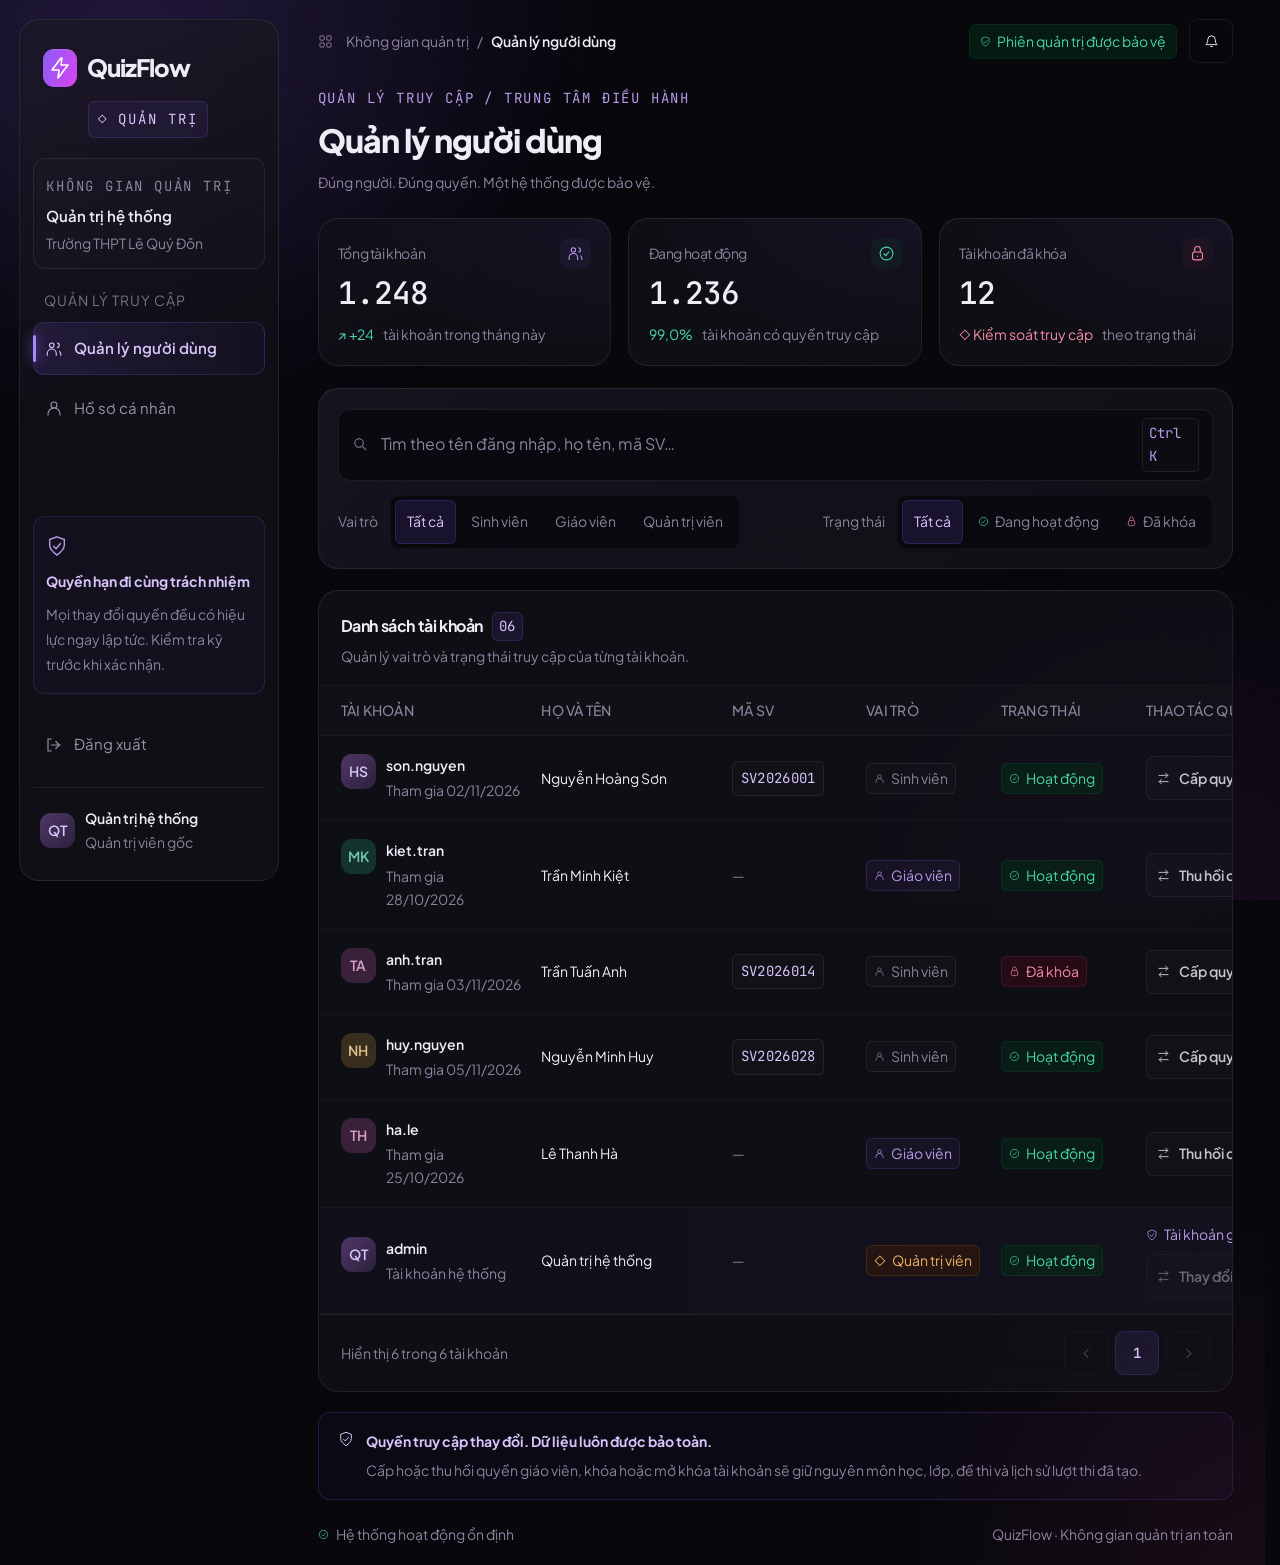
==== commit 6d3cc911: "reponsive" ====
--- a/pages/admin/users.html
+++ b/pages/admin/users.html
@@ -2,7 +2,7 @@
 <html lang="vi">
 <head>
   <meta charset="UTF-8">
-  <meta name="viewport" content="width=device-width, initial-scale=1">
+  <meta name="viewport" content="width=device-width, initial-scale=1, viewport-fit=cover">
   <meta name="color-scheme" content="dark">
   <title>QuizFlow — Quản lý người dùng</title>
   <link rel="stylesheet" href="../../assets/css/variables.css">
@@ -11,6 +11,7 @@
   <link rel="stylesheet" href="../../assets/css/components.css">
   <link rel="stylesheet" href="../../assets/css/admin-users.css">
   <link rel="stylesheet" href="../../assets/css/animations.css">
+  <link rel="stylesheet" href="../../assets/css/responsive.css">
   <script src="../../assets/js/motion.js" defer></script>
   <script src="../../assets/js/ui.js" defer></script>
   <script src="../../assets/js/admin-users.js" defer></script>
@@ -154,67 +155,67 @@
             <p>Quản lý vai trò và trạng thái truy cập của từng tài khoản.</p></div>
         </header>
         <div class="table-scroll" role="region" aria-label="Danh sách tài khoản" tabindex="0">
-          <table class="data-table admin-table">
+          <table class="data-table admin-table" role="table">
             <caption class="visually-hidden">Tài khoản người dùng và thao tác quản trị</caption>
             <colgroup><col class="admin-col-account"><col class="admin-col-name"><col class="admin-col-student"><col class="admin-col-role"><col class="admin-col-status"><col class="admin-col-actions"></colgroup>
             <thead><tr><th scope="col">TÀI KHOẢN</th><th scope="col">HỌ VÀ TÊN</th><th scope="col">MÃ SV</th><th scope="col">VAI TRÒ</th><th scope="col">TRẠNG THÁI</th><th scope="col">THAO TÁC QUYỀN</th></tr></thead>
             <tbody>
-              <tr data-user-row data-user-role="student" data-user-status="active">
-                <td><div class="identity"><span class="avatar" aria-hidden="true">HS</span><div><strong data-username>son.nguyen</strong><small>Tham gia 02/11/2026</small></div></div></td>
-                <td data-fullname>Nguyễn Hoàng Sơn</td><td><span class="badge" data-student-id>SV2026001</span></td>
-                <td><span class="status" data-role-label><svg class="icon" fill="none" stroke="currentColor" stroke-width="1.5" aria-hidden="true"><use href="#icon-user"/></svg>Sinh viên</span></td>
-                <td><span class="status status--success"><svg class="icon" fill="none" stroke="currentColor" stroke-width="1.5" aria-hidden="true"><use href="#icon-check"/></svg>Hoạt động</span></td>
-                <td><div class="admin-actions">
+              <tr role="row" data-user-row data-user-role="student" data-user-status="active">
+                <td role="cell" data-label="Tài khoản"><div class="identity"><span class="avatar" aria-hidden="true">HS</span><div><strong data-username>son.nguyen</strong><small>Tham gia 02/11/2026</small></div></div></td>
+                <td data-fullname role="cell" data-label="Họ và tên">Nguyễn Hoàng Sơn</td><td role="cell" data-label="Mã sinh viên"><span class="badge" data-student-id>SV2026001</span></td>
+                <td role="cell" data-label="Vai trò"><span class="status" data-role-label><svg class="icon" fill="none" stroke="currentColor" stroke-width="1.5" aria-hidden="true"><use href="#icon-user"/></svg>Sinh viên</span></td>
+                <td role="cell" data-label="Trạng thái"><span class="status status--success"><svg class="icon" fill="none" stroke="currentColor" stroke-width="1.5" aria-hidden="true"><use href="#icon-check"/></svg>Hoạt động</span></td>
+                <td role="cell" data-label="Thao tác"><div class="admin-actions">
                   <button class="btn btn--small" type="button" data-user-action="grant" data-dialog-open="user-confirm" aria-controls="user-confirm" aria-haspopup="dialog" aria-label="Cấp quyền giáo viên cho son.nguyen"><svg class="icon" fill="none" stroke="currentColor" stroke-width="1.5" aria-hidden="true"><use href="#icon-switch"/></svg>Cấp quyền GV</button>
                   <button class="btn btn--small btn--danger" type="button" data-user-action="lock" data-dialog-open="user-confirm" aria-controls="user-confirm" aria-haspopup="dialog" aria-label="Khóa tài khoản son.nguyen">Khóa</button>
                 </div></td>
               </tr>
-              <tr data-user-row data-user-role="teacher" data-user-status="active">
-                <td><div class="identity"><span class="avatar admin-avatar--emerald" aria-hidden="true">MK</span><div><strong data-username>kiet.tran</strong><small>Tham gia 28/10/2026</small></div></div></td>
-                <td data-fullname>Trần Minh Kiệt</td><td><span class="text-muted" data-student-id aria-label="Không áp dụng">—</span></td>
-                <td><span class="status status--accent" data-role-label><svg class="icon" fill="none" stroke="currentColor" stroke-width="1.5" aria-hidden="true"><use href="#icon-user"/></svg>Giáo viên</span></td>
-                <td><span class="status status--success"><svg class="icon" fill="none" stroke="currentColor" stroke-width="1.5" aria-hidden="true"><use href="#icon-check"/></svg>Hoạt động</span></td>
-                <td><div class="admin-actions">
+              <tr role="row" data-user-row data-user-role="teacher" data-user-status="active">
+                <td role="cell" data-label="Tài khoản"><div class="identity"><span class="avatar admin-avatar--emerald" aria-hidden="true">MK</span><div><strong data-username>kiet.tran</strong><small>Tham gia 28/10/2026</small></div></div></td>
+                <td data-fullname role="cell" data-label="Họ và tên">Trần Minh Kiệt</td><td role="cell" data-label="Mã sinh viên"><span class="text-muted" data-student-id aria-label="Không áp dụng">—</span></td>
+                <td role="cell" data-label="Vai trò"><span class="status status--accent" data-role-label><svg class="icon" fill="none" stroke="currentColor" stroke-width="1.5" aria-hidden="true"><use href="#icon-user"/></svg>Giáo viên</span></td>
+                <td role="cell" data-label="Trạng thái"><span class="status status--success"><svg class="icon" fill="none" stroke="currentColor" stroke-width="1.5" aria-hidden="true"><use href="#icon-check"/></svg>Hoạt động</span></td>
+                <td role="cell" data-label="Thao tác"><div class="admin-actions">
                   <button class="btn btn--small" type="button" data-user-action="revoke" data-dialog-open="user-confirm" aria-controls="user-confirm" aria-haspopup="dialog" aria-label="Thu hồi quyền giáo viên của kiet.tran"><svg class="icon" fill="none" stroke="currentColor" stroke-width="1.5" aria-hidden="true"><use href="#icon-switch"/></svg>Thu hồi quyền GV</button>
                   <button class="btn btn--small btn--danger" type="button" data-user-action="lock" data-dialog-open="user-confirm" aria-controls="user-confirm" aria-haspopup="dialog" aria-label="Khóa tài khoản kiet.tran">Khóa</button>
                 </div></td>
               </tr>
-              <tr data-user-row data-user-role="student" data-user-status="locked">
-                <td><div class="identity"><span class="avatar admin-avatar--rose" aria-hidden="true">TA</span><div><strong data-username>anh.tran</strong><small>Tham gia 03/11/2026</small></div></div></td>
-                <td data-fullname>Trần Tuấn Anh</td><td><span class="badge" data-student-id>SV2026014</span></td>
-                <td><span class="status" data-role-label><svg class="icon" fill="none" stroke="currentColor" stroke-width="1.5" aria-hidden="true"><use href="#icon-user"/></svg>Sinh viên</span></td>
-                <td><span class="status status--danger"><svg class="icon" fill="none" stroke="currentColor" stroke-width="1.5" aria-hidden="true"><use href="#icon-lock"/></svg>Đã khóa</span></td>
-                <td><div class="admin-actions">
+              <tr role="row" data-user-row data-user-role="student" data-user-status="locked">
+                <td role="cell" data-label="Tài khoản"><div class="identity"><span class="avatar admin-avatar--rose" aria-hidden="true">TA</span><div><strong data-username>anh.tran</strong><small>Tham gia 03/11/2026</small></div></div></td>
+                <td data-fullname role="cell" data-label="Họ và tên">Trần Tuấn Anh</td><td role="cell" data-label="Mã sinh viên"><span class="badge" data-student-id>SV2026014</span></td>
+                <td role="cell" data-label="Vai trò"><span class="status" data-role-label><svg class="icon" fill="none" stroke="currentColor" stroke-width="1.5" aria-hidden="true"><use href="#icon-user"/></svg>Sinh viên</span></td>
+                <td role="cell" data-label="Trạng thái"><span class="status status--danger"><svg class="icon" fill="none" stroke="currentColor" stroke-width="1.5" aria-hidden="true"><use href="#icon-lock"/></svg>Đã khóa</span></td>
+                <td role="cell" data-label="Thao tác"><div class="admin-actions">
                   <button class="btn btn--small" type="button" data-user-action="grant" data-dialog-open="user-confirm" aria-controls="user-confirm" aria-haspopup="dialog" aria-label="Cấp quyền giáo viên cho anh.tran"><svg class="icon" fill="none" stroke="currentColor" stroke-width="1.5" aria-hidden="true"><use href="#icon-switch"/></svg>Cấp quyền GV</button>
                   <button class="btn btn--small admin-unlock" type="button" data-user-action="unlock" data-dialog-open="user-confirm" aria-controls="user-confirm" aria-haspopup="dialog" aria-label="Mở khóa tài khoản anh.tran">Mở khóa</button>
                 </div></td>
               </tr>
-              <tr data-user-row data-user-role="student" data-user-status="active">
-                <td><div class="identity"><span class="avatar admin-avatar--gold" aria-hidden="true">NH</span><div><strong data-username>huy.nguyen</strong><small>Tham gia 05/11/2026</small></div></div></td>
-                <td data-fullname>Nguyễn Minh Huy</td><td><span class="badge" data-student-id>SV2026028</span></td>
-                <td><span class="status" data-role-label><svg class="icon" fill="none" stroke="currentColor" stroke-width="1.5" aria-hidden="true"><use href="#icon-user"/></svg>Sinh viên</span></td>
-                <td><span class="status status--success"><svg class="icon" fill="none" stroke="currentColor" stroke-width="1.5" aria-hidden="true"><use href="#icon-check"/></svg>Hoạt động</span></td>
-                <td><div class="admin-actions">
+              <tr role="row" data-user-row data-user-role="student" data-user-status="active">
+                <td role="cell" data-label="Tài khoản"><div class="identity"><span class="avatar admin-avatar--gold" aria-hidden="true">NH</span><div><strong data-username>huy.nguyen</strong><small>Tham gia 05/11/2026</small></div></div></td>
+                <td data-fullname role="cell" data-label="Họ và tên">Nguyễn Minh Huy</td><td role="cell" data-label="Mã sinh viên"><span class="badge" data-student-id>SV2026028</span></td>
+                <td role="cell" data-label="Vai trò"><span class="status" data-role-label><svg class="icon" fill="none" stroke="currentColor" stroke-width="1.5" aria-hidden="true"><use href="#icon-user"/></svg>Sinh viên</span></td>
+                <td role="cell" data-label="Trạng thái"><span class="status status--success"><svg class="icon" fill="none" stroke="currentColor" stroke-width="1.5" aria-hidden="true"><use href="#icon-check"/></svg>Hoạt động</span></td>
+                <td role="cell" data-label="Thao tác"><div class="admin-actions">
                   <button class="btn btn--small" type="button" data-user-action="grant" data-dialog-open="user-confirm" aria-controls="user-confirm" aria-haspopup="dialog" aria-label="Cấp quyền giáo viên cho huy.nguyen"><svg class="icon" fill="none" stroke="currentColor" stroke-width="1.5" aria-hidden="true"><use href="#icon-switch"/></svg>Cấp quyền GV</button>
                   <button class="btn btn--small btn--danger" type="button" data-user-action="lock" data-dialog-open="user-confirm" aria-controls="user-confirm" aria-haspopup="dialog" aria-label="Khóa tài khoản huy.nguyen">Khóa</button>
                 </div></td>
               </tr>
-              <tr data-user-row data-user-role="teacher" data-user-status="active">
-                <td><div class="identity"><span class="avatar admin-avatar--rose" aria-hidden="true">TH</span><div><strong data-username>ha.le</strong><small>Tham gia 25/10/2026</small></div></div></td>
-                <td data-fullname>Lê Thanh Hà</td><td><span class="text-muted" data-student-id aria-label="Không áp dụng">—</span></td>
-                <td><span class="status status--accent" data-role-label><svg class="icon" fill="none" stroke="currentColor" stroke-width="1.5" aria-hidden="true"><use href="#icon-user"/></svg>Giáo viên</span></td>
-                <td><span class="status status--success"><svg class="icon" fill="none" stroke="currentColor" stroke-width="1.5" aria-hidden="true"><use href="#icon-check"/></svg>Hoạt động</span></td>
-                <td><div class="admin-actions">
+              <tr role="row" data-user-row data-user-role="teacher" data-user-status="active">
+                <td role="cell" data-label="Tài khoản"><div class="identity"><span class="avatar admin-avatar--rose" aria-hidden="true">TH</span><div><strong data-username>ha.le</strong><small>Tham gia 25/10/2026</small></div></div></td>
+                <td data-fullname role="cell" data-label="Họ và tên">Lê Thanh Hà</td><td role="cell" data-label="Mã sinh viên"><span class="text-muted" data-student-id aria-label="Không áp dụng">—</span></td>
+                <td role="cell" data-label="Vai trò"><span class="status status--accent" data-role-label><svg class="icon" fill="none" stroke="currentColor" stroke-width="1.5" aria-hidden="true"><use href="#icon-user"/></svg>Giáo viên</span></td>
+                <td role="cell" data-label="Trạng thái"><span class="status status--success"><svg class="icon" fill="none" stroke="currentColor" stroke-width="1.5" aria-hidden="true"><use href="#icon-check"/></svg>Hoạt động</span></td>
+                <td role="cell" data-label="Thao tác"><div class="admin-actions">
                   <button class="btn btn--small" type="button" data-user-action="revoke" data-dialog-open="user-confirm" aria-controls="user-confirm" aria-haspopup="dialog" aria-label="Thu hồi quyền giáo viên của ha.le"><svg class="icon" fill="none" stroke="currentColor" stroke-width="1.5" aria-hidden="true"><use href="#icon-switch"/></svg>Thu hồi quyền GV</button>
                   <button class="btn btn--small btn--danger" type="button" data-user-action="lock" data-dialog-open="user-confirm" aria-controls="user-confirm" aria-haspopup="dialog" aria-label="Khóa tài khoản ha.le">Khóa</button>
                 </div></td>
               </tr>
-              <tr class="admin-protected-row" data-user-row data-user-role="admin" data-user-status="active">
-                <td><div class="identity"><span class="avatar" aria-hidden="true">QT</span><div><strong data-username>admin</strong><small>Tài khoản hệ thống</small></div></div></td>
-                <td data-fullname>Quản trị hệ thống</td><td><span class="text-muted" data-student-id aria-label="Không áp dụng">—</span></td>
-                <td><span class="status status--warning"><span aria-hidden="true">◇</span><span data-role-label>Quản trị viên</span></span></td>
-                <td><span class="status status--success"><svg class="icon" fill="none" stroke="currentColor" stroke-width="1.5" aria-hidden="true"><use href="#icon-check"/></svg>Hoạt động</span></td>
-                <td><p class="admin-protected-label" id="root-account-policy"><svg class="icon" fill="none" stroke="currentColor" stroke-width="1.5" aria-hidden="true"><use href="#icon-shield"/></svg>Tài khoản gốc — Bảo vệ hệ thống</p>
+              <tr class="admin-protected-row" role="row" data-user-row data-user-role="admin" data-user-status="active">
+                <td role="cell" data-label="Tài khoản"><div class="identity"><span class="avatar" aria-hidden="true">QT</span><div><strong data-username>admin</strong><small>Tài khoản hệ thống</small></div></div></td>
+                <td role="cell" data-label="Họ và tên" data-fullname>Quản trị hệ thống</td><td role="cell" data-label="Mã sinh viên"><span class="text-muted" data-student-id aria-label="Không áp dụng">—</span></td>
+                <td role="cell" data-label="Vai trò"><span class="status status--warning"><span aria-hidden="true">◇</span><span data-role-label>Quản trị viên</span></span></td>
+                <td role="cell" data-label="Trạng thái"><span class="status status--success"><svg class="icon" fill="none" stroke="currentColor" stroke-width="1.5" aria-hidden="true"><use href="#icon-check"/></svg>Hoạt động</span></td>
+                <td role="cell" data-label="Thao tác"><p class="admin-protected-label" id="root-account-policy"><svg class="icon" fill="none" stroke="currentColor" stroke-width="1.5" aria-hidden="true"><use href="#icon-shield"/></svg>Tài khoản gốc — Bảo vệ hệ thống</p>
                   <div class="admin-actions">
                     <button class="btn btn--small" type="button" data-user-action="revoke" data-dialog-open="user-confirm" aria-describedby="root-account-policy" disabled><svg class="icon" fill="none" stroke="currentColor" stroke-width="1.5" aria-hidden="true"><use href="#icon-switch"/></svg>Thay đổi quyền</button>
                     <button class="btn btn--small" type="button" data-user-action="lock" data-dialog-open="user-confirm" aria-describedby="root-account-policy" disabled>Khóa</button>
--- a/assets/css/variables.css
+++ b/assets/css/variables.css
@@ -72,10 +72,10 @@
   /* Phông chữ và thang chữ theo bản desktop tham khảo. */
   --sans: 'Plus Jakarta Sans', Arial, sans-serif;
   --mono: 'JetBrains Mono', monospace;
-  --text-2xs: 9px;
-  --text-xs: 10px;
-  --text-sm: 11px;
-  --text-base: 12px;
+  --text-2xs: 0.875rem;
+  --text-xs: 0.875rem;
+  --text-sm: 0.875rem;
+  --text-base: 0.9375rem;
   --text-lg: 15px;
   --text-xl: 16px;
   --text-2xl: 24px;
@@ -99,12 +99,21 @@
   --radius-xl: 23px;
   --radius-pill: 999px;
 
-  /* Khung desktop fluid, sidebar và giới hạn nội dung dùng chung. */
+  /* Breakpoint chuẩn: 48rem (768), 64rem (1024), 80rem (1280).
+   * CSS không hỗ trợ var() trong media query: chỉ khai báo min-width tại responsive.css.
+   * JavaScript đọc các biến này để menu dùng cùng ngưỡng với CSS. */
+  --breakpoint-tablet: 48rem;
+  --breakpoint-sidebar: 64rem;
+  --breakpoint-desktop: 80rem;
+  --touch-target: 2.75rem;
+  --nav-drawer-width: 20rem;
+
+  /* Khung fluid từ điện thoại, sidebar và giới hạn nội dung dùng chung. */
   --sidebar-width: 16.25rem;
   --content-max-width: 100rem;
-  --app-gutter: clamp(1rem, 1.5vw, 1.75rem);
+  --app-gutter: clamp(0.75rem, 1.5vw, 1.75rem);
   --app-gap: clamp(1.25rem, 2vw, 2.5rem);
-  --content-gutter: clamp(0.5rem, 1vw, 1.5rem);
+  --content-gutter: clamp(0rem, 1vw, 1.5rem);
   --bento-gap: 18px;
   --split-gap: 20px;
 
--- a/assets/css/base.css
+++ b/assets/css/base.css
@@ -17,7 +17,7 @@
 body {
   width: 100%;
   min-width: 0;
-  min-height: 100vh;
+  min-height: 100dvh;
   margin: 0;
   background-color: var(--bg);
   background-image: var(--aurora);
--- a/assets/css/layout.css
+++ b/assets/css/layout.css
@@ -2,10 +2,10 @@
   position: relative;
   isolation: isolate;
   display: grid;
-  grid-template-columns: var(--sidebar-width) minmax(0, 1fr);
+  grid-template-columns: minmax(0, 1fr);
   gap: var(--app-gap);
   width: 100%;
-  min-height: 100vh;
+  min-height: 100dvh;
   padding: var(--app-gutter);
   background-color: var(--bg);
   background-image: var(--aurora);
@@ -112,9 +112,11 @@
   height: 1.125rem;
 }
 
-.sidebar-nav-item:hover {
-  background-color: var(--surface-hover);
-  color: var(--text);
+@media (hover: hover) and (pointer: fine) {
+  .sidebar-nav-item:hover {
+    background-color: var(--surface-hover);
+    color: var(--text);
+  }
 }
 
 /* aria-current giúp công nghệ hỗ trợ nhận biết mục điều hướng hiện tại. */
@@ -273,20 +275,20 @@
 }
 
 .bento-grid--two {
-  grid-template-columns: repeat(2, minmax(0, 1fr));
+  grid-template-columns: minmax(0, 1fr);
 }
 
 .bento-grid--three {
-  grid-template-columns: repeat(3, minmax(0, 1fr));
+  grid-template-columns: minmax(0, 1fr);
 }
 
 .bento-grid--split {
-  grid-template-columns: minmax(0, 3fr) minmax(0, 2fr);
+  grid-template-columns: minmax(0, 1fr);
   gap: var(--split-gap);
 }
 
 .bento-grid--builder {
-  grid-template-columns: minmax(0, 1.65fr) minmax(0, 1fr);
+  grid-template-columns: minmax(0, 1fr);
   gap: var(--split-gap);
 }
 
--- a/assets/css/components.css
+++ b/assets/css/components.css
@@ -98,9 +98,11 @@
   white-space: nowrap;
 }
 
-.btn:hover:not(:disabled) {
-  border-color: var(--line-strong);
-  background-color: #ffffff08;
+@media (hover: hover) and (pointer: fine) {
+  .btn:hover:not(:disabled) {
+    border-color: var(--line-strong);
+    background-color: #ffffff08;
+  }
 }
 
 .btn--primary {
@@ -110,8 +112,10 @@
   color: var(--white);
 }
 
-.btn--primary:hover:not(:disabled) {
-  border-color: var(--purple);
+@media (hover: hover) and (pointer: fine) {
+  .btn--primary:hover:not(:disabled) {
+    border-color: var(--purple);
+  }
 }
 
 .btn--ghost {
@@ -124,9 +128,11 @@
   color: var(--crimson-text);
 }
 
-.btn--danger:hover:not(:disabled) {
-  border-color: var(--crimson);
-  background-color: var(--crimson-bg);
+@media (hover: hover) and (pointer: fine) {
+  .btn--danger:hover:not(:disabled) {
+    border-color: var(--crimson);
+    background-color: var(--crimson-bg);
+  }
 }
 
 .btn--small {
@@ -170,7 +176,7 @@
 .status .icon {
   width: 0.6875rem;
   height: 0.6875rem;
-  font-size: 11px;
+  font-size: 0.875rem;
 }
 
 .status--success {
@@ -282,8 +288,10 @@
   white-space: nowrap;
 }
 
-.segmented-button:hover:not(:disabled) {
-  color: var(--text);
+@media (hover: hover) and (pointer: fine) {
+  .segmented-button:hover:not(:disabled) {
+    color: var(--text);
+  }
 }
 
 .segmented-button[aria-pressed='true'] {
--- a/assets/css/admin-users.css
+++ b/assets/css/admin-users.css
@@ -271,7 +271,7 @@
   gap: 6px;
   margin-bottom: var(--space-2);
   color: var(--purple);
-  font-size: 8px;
+  font-size: 0.875rem;
 }
 
 .admin-protected-label .icon {
--- a/assets/css/animations.css
+++ b/assets/css/animations.css
@@ -154,8 +154,14 @@
   content: '';
 }
 
-.btn--primary:not(:disabled, [aria-disabled='true']):is(:hover, :focus-visible)::after {
+.btn--primary:not(:disabled, [aria-disabled='true']):focus-visible::after {
   animation: motion-shimmer var(--dur-hero) var(--ease-out);
+}
+
+@media (hover: hover) and (pointer: fine) {
+  .btn--primary:not(:disabled, [aria-disabled='true']):hover::after {
+    animation: motion-shimmer var(--dur-hero) var(--ease-out);
+  }
 }
 
 .btn:not(:disabled, [aria-disabled='true']):active,
--- a/assets/css/responsive.css
+++ b/assets/css/responsive.css
@@ -0,0 +1,261 @@
+/* Mobile-first. Chỉ ba ngưỡng min-width ở cuối tệp; đối chiếu variables.css. */
+:root {
+  --glass-blur: 6px;
+  --glass-blur-overlay: 10px;
+}
+
+/* Khung và nội dung co theo vùng nhìn, không che phần tai thỏ. */
+.app {
+  padding: max(var(--app-gutter), env(safe-area-inset-top))
+    max(var(--app-gutter), env(safe-area-inset-right))
+    max(var(--app-gutter), env(safe-area-inset-bottom))
+    max(var(--app-gutter), env(safe-area-inset-left));
+}
+.app-main { min-width: 0; }
+:where(h1, h2, h3, p, small, strong, code, dt, dd, label, button, a) { overflow-wrap: anywhere; }
+h1 { font-size: clamp(1.5rem, 3vw, 2rem); }
+.page-heading { margin-block: 1.5rem; gap: 1rem; }
+.topbar, .section-header, .card-header, .card-footer { gap: 0.75rem; }
+.breadcrumb { min-width: 0; }
+.breadcrumb ol { gap: 0.5rem; }
+.glass-card { padding: clamp(1rem, 1.5vw, 1.375rem); }
+.table-card { padding: 0; }
+.cluster, .identity > div, .topbar-actions { min-width: 0; }
+.identity { align-items: flex-start; }
+.motion-aurora { display: none; }
+
+/* Menu dùng cùng dialog và luồng trả focus với modal. */
+.nav-open { flex: 0 0 auto; }
+.nav-close { align-self: flex-end; flex: 0 0 auto; }
+.app > .sidebar { display: none; }
+.nav-drawer {
+  inset: 0 auto 0 0;
+  width: min(var(--nav-drawer-width), calc(100% - 2rem));
+  max-width: 100%;
+  max-height: 100dvh;
+  margin: 0 auto 0 0;
+  padding: 0;
+  border: 0;
+  border-right: 1px solid var(--line-strong);
+  border-radius: 0 1rem 1rem 0;
+}
+.nav-drawer[open] { --overlay-x: -100%; }
+.nav-drawer > .sidebar {
+  display: flex;
+  min-height: 100dvh;
+  padding: max(1rem, env(safe-area-inset-top)) 1rem max(1rem, env(safe-area-inset-bottom)) max(1rem, env(safe-area-inset-left));
+  border: 0;
+  border-radius: 0;
+  backdrop-filter: none;
+}
+.sidebar-workspace { margin-block: 1.25rem; }
+.nav-close + .sidebar-brand { margin-top: 0.25rem; }
+.nav-open[aria-expanded='true'] { border-color: var(--purple); }
+
+/* Vùng chạm và chữ dễ đọc, gồm cả các biến thể nút nhỏ. */
+:is(button, .btn, .segmented-button, .sidebar-nav-item, .chip) {
+  min-inline-size: var(--touch-target);
+  min-block-size: var(--touch-target);
+}
+.btn { max-width: 100%; white-space: normal; }
+.btn--icon { width: var(--touch-target); flex: 0 0 var(--touch-target); }
+:is(.app, .modal, .drawer) :is(.input, .select, .textarea) {
+  min-height: var(--touch-target);
+  font-size: 1rem;
+}
+.segmented { flex-wrap: wrap; width: 100%; }
+.segmented-button { flex: 1 1 auto; white-space: normal; }
+.form-grid { grid-template-columns: minmax(0, 1fr); }
+.status, .chip, .badge { max-width: 100%; overflow-wrap: anywhere; }
+.chip { flex-wrap: wrap; }
+.toggle { flex-wrap: wrap; }
+.toggle-track { flex: 0 0 2.25rem; }
+.toggle-state { min-width: 0; }
+.table-scroll { overscroll-behavior-inline: contain; }
+.data-table { min-width: 38rem; }
+.data-table th, .data-table td { overflow-wrap: anywhere; }
+.modal {
+  width: min(var(--dialog-width, 31.25rem), calc(100% - 1rem));
+  max-height: calc(100dvh - 1rem);
+  padding: max(1rem, env(safe-area-inset-top)) max(1rem, env(safe-area-inset-right)) max(1rem, env(safe-area-inset-bottom)) max(1rem, env(safe-area-inset-left));
+  border-radius: 1.25rem 1.25rem 0.75rem 0.75rem;
+}
+.dialog-header { gap: 0.5rem; }
+.dialog-header h2 { font-size: clamp(1.125rem, 3vw, 1.4375rem); }
+.dialog-actions { flex-direction: column; align-items: stretch; }
+.dialog-actions > .btn { width: 100%; }
+.drawer:not(.nav-drawer) {
+  width: 100%;
+  min-height: 100dvh;
+  max-height: 100dvh;
+  padding: max(1rem, env(safe-area-inset-top)) max(1rem, env(safe-area-inset-right)) max(1rem, env(safe-area-inset-bottom)) max(1rem, env(safe-area-inset-left));
+}
+.toast {
+  right: max(var(--app-gutter), env(safe-area-inset-right));
+  bottom: max(var(--app-gutter), env(safe-area-inset-bottom));
+  width: min(28rem, calc(100% - max(var(--app-gutter), env(safe-area-inset-left)) - max(var(--app-gutter), env(safe-area-inset-right))));
+}
+.builder-page > .toast { bottom: calc(var(--builder-dock-space, 0rem) + var(--app-gutter)); }
+
+/* K1: nhãn cột nằm trên từng ô, giữ nguyên dữ liệu và thao tác của hàng. */
+.admin-filter-group { flex-wrap: wrap; min-width: 0; width: 100%; }
+.admin-filter-row { align-items: stretch; }
+.admin-search kbd { white-space: normal; }
+.admin-actions { flex-wrap: wrap; }
+.admin-table { display: block; min-width: 0; }
+.admin-table colgroup { display: none; }
+.admin-table thead {
+  position: absolute;
+  width: 0.0625rem;
+  height: 0.0625rem;
+  overflow: hidden;
+  clip-path: inset(50%);
+}
+.admin-table tbody { display: grid; gap: 1rem; padding: 1rem; }
+.admin-table tbody tr { display: grid; min-width: 0; border: 1px solid var(--line); border-radius: var(--radius-md); }
+.admin-table tbody td {
+  display: flex;
+  flex-direction: column;
+  align-items: flex-start;
+  gap: 0.375rem;
+  padding: 0.75rem;
+}
+.admin-table td[data-label]::after { order: -1; content: attr(data-label); color: var(--muted); font-size: 0.875rem; }
+.admin-pagination .btn { min-width: var(--touch-target); min-height: var(--touch-target); }
+
+/* K2: dải môn cuộn nội bộ, thẻ lớp tự co theo khung. */
+.workspace-subject-strip {
+  grid-template-columns: none;
+  grid-auto-flow: column;
+  grid-auto-columns: minmax(min(85%, 14rem), 1fr);
+  overflow-x: auto;
+  overscroll-behavior-inline: contain;
+  scroll-snap-type: x proximity;
+  scroll-padding-inline: 0.25rem;
+}
+.workspace-subject { scroll-snap-align: start; }
+.workspace-subject-select { inset-block-start: 5rem; }
+.workspace-class-search { width: 100%; }
+.workspace-join-code { flex-wrap: wrap; }
+.workspace-join-code code { font-size: clamp(1rem, 4vw, 1.3125rem); letter-spacing: 0.06em; }
+.workspace-member, .workspace-form-owner { flex-wrap: wrap; gap: 0.75rem; }
+.workspace-member .identity { flex-basis: 65%; }
+.workspace-overview dl > div + div { padding-left: 0; border-left: 0; }
+.workspace-owner-note { margin-left: 0; }
+.workspace-class-footer .btn { flex-grow: 1; }
+
+/* K3: ngân hàng trước, nhập Excel sau; chọn tệp hỗ trợ cảm ứng. */
+.question-options, .question-editor-options { grid-template-columns: minmax(0, 1fr); }
+.question-filter-subject { flex-basis: 100%; }
+.question-option { align-items: flex-start; }
+.question-filter-row { align-items: stretch; }
+.import-debugger .data-table { min-width: 30rem; }
+.import-debugger-header, .import-debugger-footer, .import-file-summary { flex-wrap: wrap; }
+.import-dropzone { padding: 1rem; }
+
+/* K4: dock cố định có khoảng dự trữ đo theo nội dung, kể cả khi đổi phông chữ. */
+.builder-page { padding-bottom: var(--builder-dock-space, 0rem); }
+.builder-title-input { width: 100%; }
+.builder-page .builder-title-input { font-size: clamp(1.125rem, 3vw, 1.5rem); }
+.builder-time-grid, .builder-dials, .builder-preview-options { grid-template-columns: minmax(0, 1fr); }
+.builder-dial .input { min-width: 3.25rem; font-size: 1.5rem; }
+.builder-dial-controls { flex-wrap: wrap; }
+.builder-question-row, .builder-summary > div { flex-wrap: wrap; }
+.builder-question-row > :first-child { flex: 1 1 12rem; }
+.builder-dock {
+  position: fixed;
+  inset: auto 0 0;
+  z-index: 5;
+  margin: 0;
+  border-radius: 1rem 1rem 0 0;
+  gap: 0.5rem;
+  padding: 0.75rem max(0.75rem, env(safe-area-inset-right)) max(0.75rem, env(safe-area-inset-bottom)) max(0.75rem, env(safe-area-inset-left));
+}
+.builder-dock > .cluster { display: grid; grid-template-columns: repeat(2, minmax(0, 1fr)); gap: 0.5rem; width: 100%; }
+.builder-publish-wrap { grid-column: 1 / -1; }
+.builder-publish-wrap > .btn { width: 100%; }
+.builder-dock .btn { padding: 0.625rem; }
+.builder-publish-wrap { min-width: 0; }
+
+/* K5: CSV nằm trong luồng, cột mã sinh viên vẫn hiện khi cuộn bảng. */
+.analytics-filters { grid-template-columns: minmax(0, 1fr); }
+.analytics-table { min-width: 75rem; }
+.analytics-table :is(th, td):first-child { position: sticky; left: 0; z-index: 1; background: var(--surface); }
+.analytics-table time { font-size: 0.875rem; }
+.analytics-detail-summary > div { flex-wrap: wrap; gap: 0.5rem; }
+.analytics-publish > :last-child { flex-wrap: wrap; }
+.catalog-card .btn { align-self: stretch; }
+
+/* ≥768px / 48rem: tablet dọc. */
+@media (min-width: 48rem) {
+  .bento-grid--two { grid-template-columns: repeat(2, minmax(0, 1fr)); }
+  .bento-grid--three { grid-template-columns: repeat(3, minmax(0, 1fr)); }
+  #class-grid { grid-template-columns: repeat(2, minmax(0, 1fr)); }
+  .form-grid, .question-options, .question-editor-options, .builder-preview-options { grid-template-columns: repeat(2, minmax(0, 1fr)); }
+  .segmented { width: fit-content; }
+  .admin-filter-group { width: auto; }
+  .admin-table { display: table; min-width: 70rem; }
+  .admin-table colgroup { display: table-column-group; }
+  .admin-table thead { position: static; width: auto; height: auto; overflow: visible; clip-path: none; }
+  .admin-table tbody { display: table-row-group; padding: 0; }
+  .admin-table tbody tr { display: table-row; border: 0; border-radius: 0; }
+  .admin-table tbody td { display: table-cell; padding: 1.125rem 0.625rem; }
+  .admin-table tbody td:first-child { padding-left: 1.375rem; }
+  .admin-table tbody td:last-child { padding-right: 1.375rem; }
+  .admin-table td[data-label]::after { content: none; }
+  .dialog-actions { flex-direction: row; align-items: center; }
+  .dialog-actions > .btn { width: auto; }
+  .modal { width: min(var(--dialog-width, 31.25rem), calc(100% - 3rem)); max-height: calc(100dvh - 3rem); padding: 1.8125rem; border-radius: var(--radius-xl); }
+  .drawer:not(.nav-drawer) { width: min(35rem, calc(100% - 3rem)); padding: 1.875rem 1.75rem; }
+  .builder-time-grid { grid-template-columns: minmax(0, 0.5fr) repeat(2, minmax(0, 1fr)); }
+  .builder-dials { grid-template-columns: repeat(3, minmax(0, 1fr)); }
+  .builder-dock > .cluster { display: flex; width: auto; }
+  .builder-dock { justify-content: space-between; }
+  .analytics-filters { grid-template-columns: repeat(2, minmax(0, 1fr)); }
+}
+
+/* ≥1024px / 64rem: sidebar cố định, CSS/JS dùng cùng ngưỡng chuyển. */
+@media (min-width: 64rem) {
+  :root { --glass-blur: 12px; --glass-blur-overlay: 16px; }
+  .app { grid-template-columns: var(--sidebar-width) minmax(0, 1fr); }
+  .app > .app-main { grid-column: 2; }
+  .app > .sidebar {
+    position: fixed;
+    inset: var(--app-gutter) auto var(--app-gutter) var(--app-gutter);
+    display: flex;
+    width: var(--sidebar-width);
+    overflow-y: auto;
+    overscroll-behavior: contain;
+  }
+  .nav-open, .nav-close { display: none; }
+  .bento-grid--split { grid-template-columns: minmax(0, 3fr) minmax(0, 2fr); }
+  .workspace-class-search { width: clamp(12rem, 22vw, 18rem); }
+  .builder-page { padding-bottom: 0; }
+  .builder-dock { position: sticky; inset: auto; bottom: max(1rem, env(safe-area-inset-bottom)); margin-top: 1.375rem; padding: 1rem; border-radius: var(--radius-lg); }
+  .builder-page > .toast { bottom: max(var(--app-gutter), env(safe-area-inset-bottom)); }
+  .motion-aurora { display: block; }
+}
+
+/* ≥1280px / 80rem: desktop, nội dung giới hạn 100rem trong layout.css. */
+@media (min-width: 80rem) {
+  :root { --glass-blur: 24px; --glass-blur-overlay: 32px; }
+  #class-grid { grid-template-columns: repeat(3, minmax(0, 1fr)); }
+  .bento-grid--builder { grid-template-columns: minmax(0, 1.65fr) minmax(0, 1fr); }
+  .analytics-filters { grid-template-columns: minmax(0, 1fr) minmax(14rem, 0.7fr) minmax(12rem, 0.6fr) auto; }
+}
+
+/* Cảm ứng không phụ thuộc trạng thái hover có thể bị giữ lại. */
+@media (hover: none), (pointer: coarse) {
+  .motion-card-light, .motion-aurora, .builder-publish-glow { display: none; }
+  .teacher-page .workspace-class.motion-card { transform: none; }
+  .workspace-class::after { display: none; }
+  .btn:not(:disabled):active, .sidebar-nav-item:active { opacity: 0.8; }
+}
+@media (hover: hover) and (pointer: fine) {
+  .builder-publish-wrap:hover .builder-publish-glow { opacity: 0.8; }
+  .builder-publish-wrap:hover .builder-publish-glow::before { animation: motion-border-drift calc(var(--dur-hero) * 4) var(--ease-linear) 2; }
+}
+@media (prefers-reduced-motion: reduce) {
+  .motion-aurora { display: none; }
+  .workspace-subject-strip { scroll-snap-type: none; }
+}
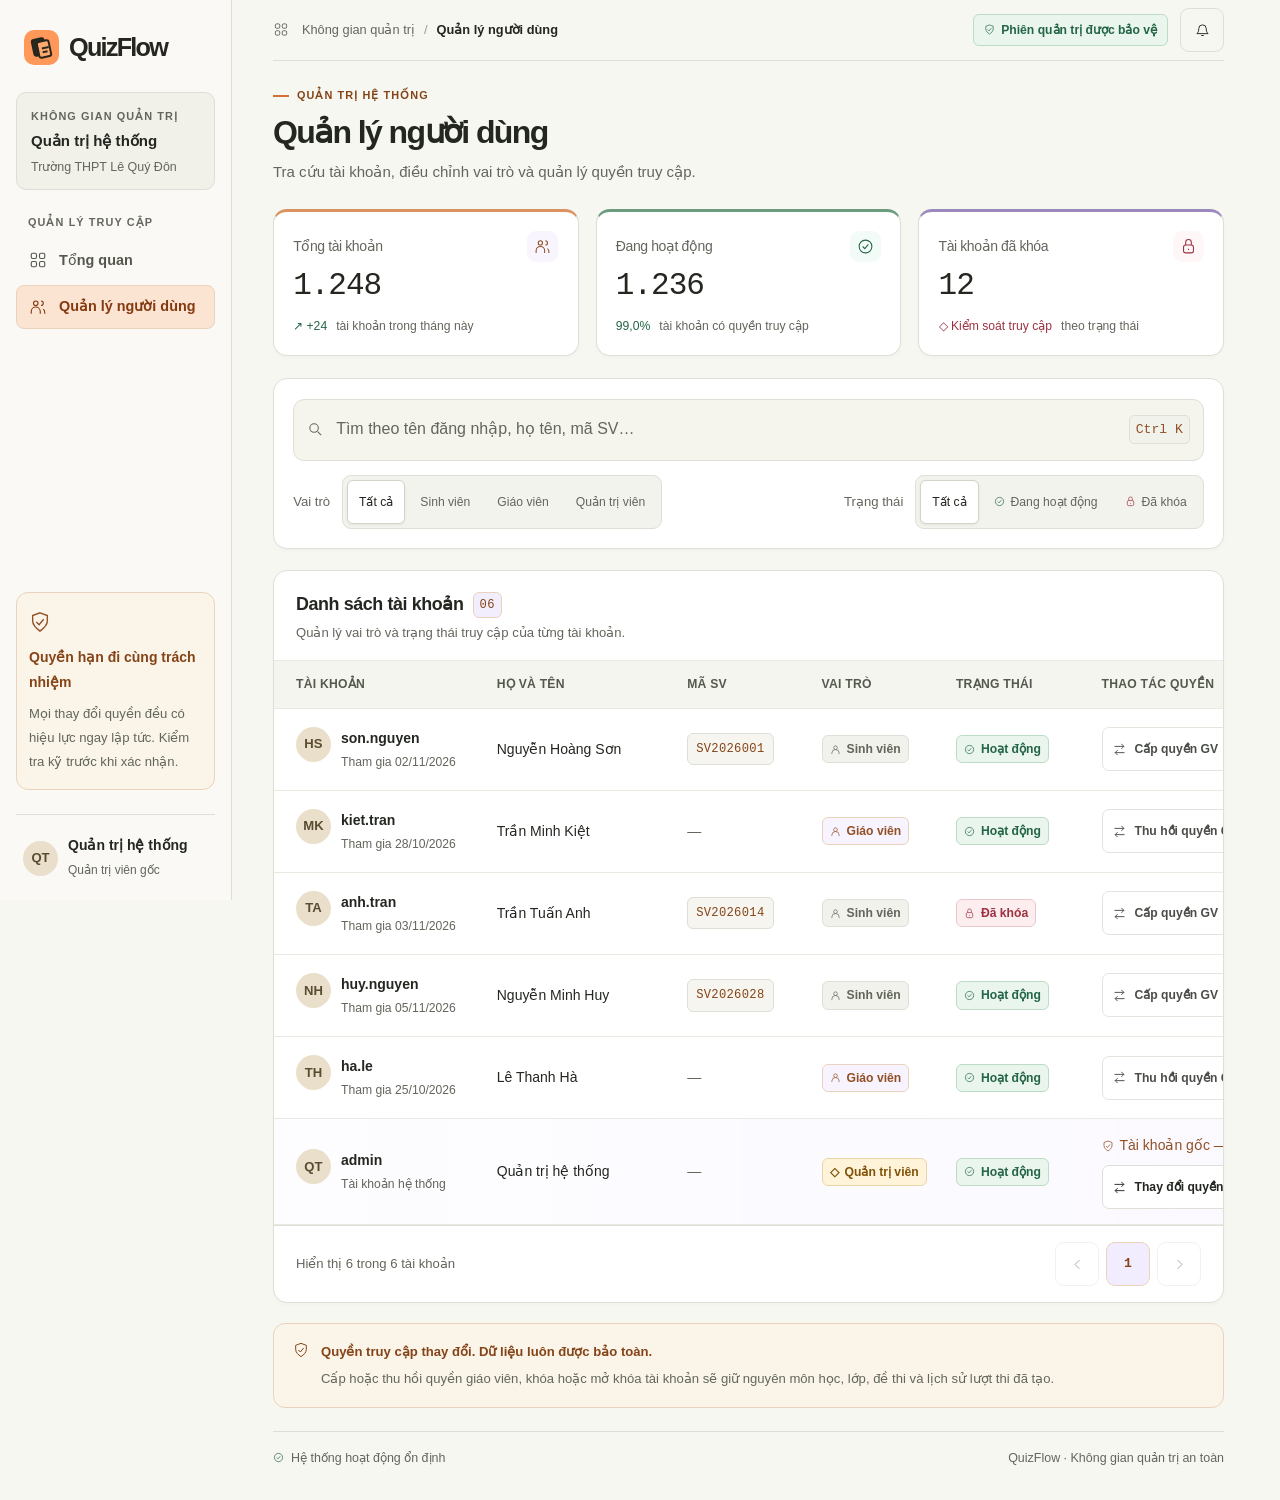
==== commit 4b0ed197: "update UI/UX" ====
--- a/pages/admin/users.html
+++ b/pages/admin/users.html
@@ -3,7 +3,7 @@
 <head>
   <meta charset="UTF-8">
   <meta name="viewport" content="width=device-width, initial-scale=1, viewport-fit=cover">
-  <meta name="color-scheme" content="dark">
+  <meta name="color-scheme" content="light">
   <title>QuizFlow — Quản lý người dùng</title>
   <link rel="stylesheet" href="../../assets/css/variables.css">
   <link rel="stylesheet" href="../../assets/css/base.css">
@@ -12,11 +12,13 @@
   <link rel="stylesheet" href="../../assets/css/admin-users.css">
   <link rel="stylesheet" href="../../assets/css/animations.css">
   <link rel="stylesheet" href="../../assets/css/responsive.css">
+  <link rel="stylesheet" href="../../assets/css/workspace.css">
   <script src="../../assets/js/motion.js" defer></script>
   <script src="../../assets/js/ui.js" defer></script>
   <script src="../../assets/js/admin-users.js" defer></script>
 </head>
 <body>
+  <a class="skip-link" href="#users">Đến nội dung chính</a>
   <svg class="visually-hidden" aria-hidden="true" xmlns="http://www.w3.org/2000/svg">
     <defs>
       <symbol id="icon-bolt" viewBox="0 0 24 24"><path d="m13 2-9 12h7l-1 8 10-13h-7l1-7Z"/></symbol>
@@ -44,7 +46,6 @@
         <span class="brand-mark"><svg fill="none" stroke="currentColor" stroke-width="1.6" stroke-linejoin="round" aria-hidden="true"><use href="#icon-bolt"/></svg></span>
         QuizFlow
       </a>
-      <span class="badge admin-role-badge">◇ QUẢN TRỊ</span>
       <section class="sidebar-workspace" aria-labelledby="workspace-title">
         <p class="eyebrow" id="workspace-title">KHÔNG GIAN QUẢN TRỊ</p>
         <strong>Quản trị hệ thống</strong>
@@ -52,12 +53,10 @@
       </section>
       <p class="sidebar-nav-label">QUẢN LÝ TRUY CẬP</p>
       <nav class="sidebar-nav" aria-label="Menu quản trị">
+        <a class="sidebar-nav-item" href="../../index.html"><svg class="icon" fill="none" stroke="currentColor" stroke-width="1.5" aria-hidden="true"><use href="#icon-grid"/></svg>Tổng quan</a>
         <a class="sidebar-nav-item" href="#users" aria-current="page">
           <svg class="icon" fill="none" stroke="currentColor" stroke-width="1.5" aria-hidden="true"><use href="#icon-users"/></svg>Quản lý người dùng
         </a>
-        <button class="sidebar-nav-item" type="button" data-admin-note="Hồ sơ cá nhân · Chức năng chưa sẵn sàng.">
-          <svg class="icon" fill="none" stroke="currentColor" stroke-width="1.5" aria-hidden="true"><use href="#icon-user"/></svg>Hồ sơ cá nhân
-        </button>
       </nav>
       <div class="sidebar-bottom">
         <section class="notice admin-security" aria-labelledby="security-title">
@@ -65,9 +64,6 @@
           <div><strong id="security-title">Quyền hạn đi cùng trách nhiệm</strong>
             <p>Mọi thay đổi quyền đều có hiệu lực ngay lập tức. Kiểm tra kỹ trước khi xác nhận.</p></div>
         </section>
-        <button class="sidebar-nav-item" type="button" data-admin-note="Đăng xuất · Chức năng chưa sẵn sàng.">
-          <svg class="icon" fill="none" stroke="currentColor" stroke-width="1.5" aria-hidden="true"><use href="#icon-logout"/></svg>Đăng xuất
-        </button>
         <div class="sidebar-user">
           <span class="avatar" aria-hidden="true">QT</span>
           <div><strong>Quản trị hệ thống</strong><small>Quản trị viên gốc</small></div>
@@ -75,11 +71,11 @@
       </div>
     </aside>
 
-    <main class="app-main" id="users" aria-labelledby="page-title">
+    <main class="app-main" id="users" tabindex="-1" aria-labelledby="page-title">
       <header class="topbar">
         <nav class="breadcrumb" aria-label="Đường dẫn trang">
           <svg class="icon" fill="none" stroke="currentColor" stroke-width="1.5" aria-hidden="true"><use href="#icon-grid"/></svg>
-          <ol><li>Không gian quản trị</li><li aria-hidden="true">/</li>
+          <ol><li><a href="../../index.html">Không gian quản trị</a></li><li aria-hidden="true">/</li>
             <li><span aria-current="page">Quản lý người dùng</span></li></ol>
         </nav>
         <div class="topbar-actions">
@@ -93,9 +89,9 @@
       </header>
 
       <section class="page-heading">
-        <div><p class="eyebrow">QUẢN LÝ TRUY CẬP / TRUNG TÂM ĐIỀU HÀNH</p>
+        <div><p class="eyebrow">QUẢN TRỊ HỆ THỐNG</p>
           <h1 id="page-title">Quản lý người dùng</h1>
-          <p>Đúng người. Đúng quyền. Một hệ thống được bảo vệ.</p></div>
+          <p>Tra cứu tài khoản, điều chỉnh vai trò và quản lý quyền truy cập.</p></div>
       </section>
 
       <section class="bento-grid bento-grid--three admin-stats" aria-label="Tổng quan tài khoản">
--- a/assets/css/variables.css
+++ b/assets/css/variables.css
@@ -1,60 +1,57 @@
 :root {
-  color-scheme: dark;
+  color-scheme: light;
 
-  /* Nền tối và các lớp kính. */
-  --bg: #07070c;
-  --surface: #12121a;
-  --surface-inset: #09090f;
-  --glass: rgba(18, 18, 26, 0.72);
-  --glass-fallback: #12121a;
+  /* Nền giấy và các bề mặt nội dung. */
+  --bg: #f7f7f2;
+  --surface: #fff;
+  --surface-inset: #f5f5ee;
+  --glass: #fff;
+  --glass-fallback: #fff;
   --glass-blur: 24px;
   --glass-blur-overlay: 32px;
-  --line: #ffffff13;
-  --line-subtle: #ffffff08;
-  --line-strong: #ffffff26;
-  --line-top: #ffffff1a;
-  --overlay: #030309a6;
+  --line: #dedfd6;
+  --line-subtle: #e9eae2;
+  --line-strong: #b5b9ad;
+  --line-top: var(--line);
+  --overlay: #24271e70;
 
-  /* Chữ và điểm nhấn tím. */
-  --text: #eeedf5;
-  --muted: #92859f;
-  --muted-admin: #8b829c;
-  --text-subtle: #786f88;
-  --text-nav: #9a90a8;
-  --text-accent: #d8c3fa;
-  --purple: #b79ae9;
-  --violet: #8b5cf6;
-  --violet-light: #a78bfa;
-  --fuchsia: #d946ef;
-  --focus: #bda0f8;
+  /* Chữ màu mực và điểm nhấn cam. */
+  --text: #232720;
+  --muted: #62665c;
+  --muted-admin: #62665c;
+  --text-subtle: #606559;
+  --text-nav: #53584c;
+  --text-accent: #854417;
+  --purple: #925025;
+  --violet: #a35424;
+  --violet-light: #d5844b;
+  --fuchsia: #cb7843;
+  --focus: #a14d17;
   --white: #ffffff;
 
   /* Gradient nền, sidebar và vùng đang chọn. */
-  --gradient: linear-gradient(110deg, var(--violet), var(--fuchsia));
-  --aurora:
-    radial-gradient(ellipse 650px 480px at 10% 0%, #8b5cf61f, transparent 75%),
-    radial-gradient(ellipse 520px 500px at 100% 100%, #ec489914, transparent 75%);
-  --sidebar-gradient: linear-gradient(155deg, #1d1828dc, #101017eb 40%);
-  --selection-gradient: linear-gradient(90deg, #8b5cf626, #8b5cf60a);
-  --selection-line: #8b5cf630;
-  --surface-hover: #ffffff04;
+  --gradient: linear-gradient(115deg,#985029,#bb6534);
+  --sidebar-gradient: none;
+  --selection-gradient: #fbe5d2;
+  --selection-line: #ead3bc;
+  --surface-hover: #f1f2eb;
 
   /*
    * Ba họ màu trạng thái: emerald / amber / crimson.
    * Khi dùng trong HTML phải kèm biểu tượng và nhãn chữ.
    */
-  --emerald: #10b981;
-  --emerald-text: #4bd3ab;
-  --emerald-bg: #052e1680;
-  --emerald-line: #10b9811a;
-  --amber: #f59e0b;
-  --amber-text: #e9b35f;
-  --amber-bg: #451a0366;
-  --amber-line: #f59e0b22;
-  --crimson: #f43f5e;
-  --crimson-text: #f58ba3;
-  --crimson-bg: #4c051966;
-  --crimson-line: #f43f5e22;
+  --emerald: #33805a;
+  --emerald-text: #246545;
+  --emerald-bg: #e9f5ed;
+  --emerald-line: #bcdcc6;
+  --amber: #a86d13;
+  --amber-text: #80530a;
+  --amber-bg: #fff4d9;
+  --amber-line: #ead5a6;
+  --crimson: #b5474f;
+  --crimson-text: #9c3240;
+  --crimson-bg: #fcedef;
+  --crimson-line: #ecc7cc;
 
   --status-success: var(--emerald);
   --status-success-text: var(--emerald-text);
@@ -70,14 +67,14 @@
   --status-danger-line: var(--crimson-line);
 
   /* Phông chữ và thang chữ theo bản desktop tham khảo. */
-  --sans: 'Plus Jakarta Sans', Arial, sans-serif;
-  --mono: 'JetBrains Mono', monospace;
-  --text-2xs: 0.875rem;
-  --text-xs: 0.875rem;
+  --sans: Inter, "Segoe UI", Arial, sans-serif;
+  --mono: "IBM Plex Mono", Consolas, monospace;
+  --text-2xs: .76rem;
+  --text-xs: .82rem;
   --text-sm: 0.875rem;
   --text-base: 0.9375rem;
-  --text-lg: 15px;
-  --text-xl: 16px;
+  --text-lg: 1.04rem;
+  --text-xl: 1.12rem;
   --text-2xl: 24px;
   --text-3xl: 30px;
   --line-height: 1.65;
@@ -95,8 +92,8 @@
   --radius-xs: 6px;
   --radius-sm: 9px;
   --radius-md: 12px;
-  --radius-lg: 20px;
-  --radius-xl: 23px;
+  --radius-lg: 14px;
+  --radius-xl: 18px;
   --radius-pill: 999px;
 
   /* Breakpoint chuẩn: 48rem (768), 64rem (1024), 80rem (1280).
@@ -109,7 +106,7 @@
   --nav-drawer-width: 20rem;
 
   /* Khung fluid từ điện thoại, sidebar và giới hạn nội dung dùng chung. */
-  --sidebar-width: 16.25rem;
+  --sidebar-width: 14.5rem;
   --content-max-width: 100rem;
   --app-gutter: clamp(0.75rem, 1.5vw, 1.75rem);
   --app-gap: clamp(1.25rem, 2vw, 2.5rem);
@@ -117,13 +114,13 @@
   --bento-gap: 18px;
   --split-gap: 20px;
 
-  /* Viền sáng và bóng neon tiết chế như HTML tham khảo. */
-  --shadow-inset: inset 0 1px 0 #ffffff20;
-  --shadow-neon: 0 0 24px -4px #8b5cf645;
-  --shadow-active: 0 0 12px #8b5cf6;
-  --shadow-glass: 0 12px 40px #0006;
-  --shadow-overlay: 0 35px 120px #000b;
-  --shadow-drawer: -30px 0 90px #0006;
+  /* Độ nổi của thẻ, thông báo và hộp thoại. */
+  --shadow-inset: none;
+  --shadow-neon: none;
+  --shadow-active: none;
+  --shadow-glass: 0 4px 18px #302b1c16;
+  --shadow-overlay: 0 18px 70px #282b252e;
+  --shadow-drawer: 0 0 48px #282b251f;
 
   --focus-width: 2px;
   --focus-offset: 4px;
--- a/assets/css/base.css
+++ b/assets/css/base.css
@@ -1,5 +1,3 @@
-@import url('https://fonts.googleapis.com/css2?family=Plus+Jakarta+Sans:wght@400;500;600;700;800&family=JetBrains+Mono:wght@400;500;600&display=swap');
-
 *,
 *::before,
 *::after {
@@ -20,7 +18,6 @@
   min-height: 100dvh;
   margin: 0;
   background-color: var(--bg);
-  background-image: var(--aurora);
   color: var(--text);
   font-family: var(--sans);
   font-size: var(--text-base);
--- a/assets/css/layout.css
+++ b/assets/css/layout.css
@@ -8,7 +8,6 @@
   min-height: 100dvh;
   padding: var(--app-gutter);
   background-color: var(--bg);
-  background-image: var(--aurora);
 }
 
 .app--admin {
--- a/assets/css/animations.css
+++ b/assets/css/animations.css
@@ -5,7 +5,6 @@
   --dur-slow: 400ms;
   --dur-hero: 700ms;
   --dur-count: 900ms;
-  --dur-aurora: 25s;
   --dur-toast: 4500ms;
   --dur-copy: 2100ms;
   --ease-out: cubic-bezier(0.22, 1, 0.36, 1);
@@ -14,7 +13,7 @@
   --ease-linear: linear;
   --motion-stagger-step: 50ms;
   --motion-delay: 0ms;
-  --motion-accent: #8b5cf633;
+  --motion-accent: #bd703433;
 }
 
 /* Hiệu ứng vào: kết thúc sẽ trả transform về CSS gốc để thao tác tiếp tục tự nhiên. */
@@ -58,37 +57,8 @@
   --motion-slide-distance: -1rem;
 }
 
-[data-motion-reveal='pending'] {
-  opacity: 0;
-  transform: translateY(0.75rem);
-}
-
-/* Hai lớp aurora được cắt trong khung cố định, nằm sau nội dung và bỏ qua con trỏ. */
-.motion-aurora {
-  position: fixed;
-  inset: 0;
-  z-index: -1;
-  overflow: hidden;
-  pointer-events: none;
-}
-
-.motion-aurora::before,
-.motion-aurora::after {
-  position: absolute;
-  inset: -12%;
-  content: '';
-  animation: motion-aurora-drift var(--dur-aurora) var(--ease-in-out) infinite;
-}
-
-.motion-aurora::before {
-  background: radial-gradient(ellipse 38% 50% at 18% 16%, #8b5cf617, transparent 75%);
-}
-
-.motion-aurora::after {
-  background: radial-gradient(ellipse 35% 45% at 85% 90%, #d946ef12, transparent 75%);
-  animation-duration: calc(var(--dur-aurora) * 1.12);
-  animation-direction: reverse;
-}
+/* Nội dung luôn đọc được trong lúc chờ IntersectionObserver. */
+[data-motion-reveal='pending'] { opacity: 1; }
 
 /* Phản hồi nhẹ chạy một lượt, chỉ áp dụng tại phần tử có ý nghĩa trạng thái. */
 .anim-pulse-soft {
@@ -216,7 +186,7 @@
 }
 
 :is(.input, .select, .textarea):focus {
-  box-shadow: 0 0 0 0.1875rem #8b5cf61f;
+  box-shadow: 0 0 0 0.1875rem #ba723022;
 }
 
 .field > label {
@@ -659,20 +629,6 @@
   }
 }
 
-/* Vòng nền 25–28 giây nối liền hai đầu, chỉ dịch lớp sáng và đổi độ trong. */
-@keyframes motion-aurora-drift {
-  from,
-  to {
-    opacity: 0.65;
-    transform: translate3d(-2%, -1%, 0) scale(1);
-  }
-
-  50% {
-    opacity: 1;
-    transform: translate3d(2%, 2%, 0) scale(1.04);
-  }
-}
-
 /* Giảm chuyển động trên toàn giao diện, gồm cả lớp phủ và component hiện có. */
 @media (prefers-reduced-motion: reduce) {
   *,
@@ -689,9 +645,6 @@
     transform: none;
   }
 
-  .motion-aurora {
-    display: none;
-  }
 
   .btn,
   .segmented-button,
--- a/assets/css/responsive.css
+++ b/assets/css/responsive.css
@@ -22,7 +22,6 @@
 .table-card { padding: 0; }
 .cluster, .identity > div, .topbar-actions { min-width: 0; }
 .identity { align-items: flex-start; }
-.motion-aurora { display: none; }
 
 /* Menu dùng cùng dialog và luồng trả focus với modal. */
 .nav-open { flex: 0 0 auto; }
@@ -184,7 +183,6 @@
 .analytics-table time { font-size: 0.875rem; }
 .analytics-detail-summary > div { flex-wrap: wrap; gap: 0.5rem; }
 .analytics-publish > :last-child { flex-wrap: wrap; }
-.catalog-card .btn { align-self: stretch; }
 
 /* ≥768px / 48rem: tablet dọc. */
 @media (min-width: 48rem) {
@@ -233,7 +231,6 @@
   .builder-page { padding-bottom: 0; }
   .builder-dock { position: sticky; inset: auto; bottom: max(1rem, env(safe-area-inset-bottom)); margin-top: 1.375rem; padding: 1rem; border-radius: var(--radius-lg); }
   .builder-page > .toast { bottom: max(var(--app-gutter), env(safe-area-inset-bottom)); }
-  .motion-aurora { display: block; }
 }
 
 /* ≥1280px / 80rem: desktop, nội dung giới hạn 100rem trong layout.css. */
@@ -246,7 +243,7 @@
 
 /* Cảm ứng không phụ thuộc trạng thái hover có thể bị giữ lại. */
 @media (hover: none), (pointer: coarse) {
-  .motion-card-light, .motion-aurora, .builder-publish-glow { display: none; }
+  .motion-card-light, .builder-publish-glow { display: none; }
   .teacher-page .workspace-class.motion-card { transform: none; }
   .workspace-class::after { display: none; }
   .btn:not(:disabled):active, .sidebar-nav-item:active { opacity: 0.8; }
@@ -256,6 +253,5 @@
   .builder-publish-wrap:hover .builder-publish-glow::before { animation: motion-border-drift calc(var(--dur-hero) * 4) var(--ease-linear) 2; }
 }
 @media (prefers-reduced-motion: reduce) {
-  .motion-aurora { display: none; }
   .workspace-subject-strip { scroll-snap-type: none; }
 }
--- a/assets/css/workspace.css
+++ b/assets/css/workspace.css
@@ -0,0 +1,121 @@
+/* Khung làm việc chung cho trang tổng quan, giáo viên và quản trị. */
+.ink-icon { width: 19px; height: 19px; fill: none; stroke: currentColor; stroke-width: 1.7; stroke-linecap: round; stroke-linejoin: round; }
+.app { gap: 0; background: var(--bg); padding: 0; }
+.app-main { max-width: 96rem; padding: 0 clamp(16px,3.2vw,54px) 32px; }
+.app > .sidebar, .nav-drawer > .sidebar { padding: 26px 16px 18px; background: #faf9f5; border-radius: 0; backdrop-filter: none; }
+.sidebar-brand { padding-inline: 8px; gap: 10px; font-size: 1.58rem; letter-spacing: -.07em; color: #252620; }
+.brand-mark { position: relative; width: 35px; height: 35px; border-radius: 10px; background: #ff9858; box-shadow: none; }
+.brand-mark svg { display: none; }
+.brand-mark::before, .brand-mark::after { content: ''; position: absolute; width: 14px; height: 18px; border: 2px solid #27261d; border-radius: 3px; transform: rotate(-12deg); }
+.brand-mark::before { translate: -3px -1px; background: #282920; }
+.brand-mark::after { translate: 2px 1px; background: linear-gradient(#292923,#292923) 3px 5px / 7px 2px no-repeat, linear-gradient(#292923,#292923) 3px 9px / 5px 2px no-repeat,#ffa96f; }
+.sidebar-workspace { margin: 27px 0 24px; padding: 12px 14px; border: 1px solid #deded4; border-radius: 10px; background: #f1f1e9; }
+.sidebar-workspace .eyebrow, .sidebar-nav-label, .page-heading .eyebrow, .eyebrow { font: 700 .68rem/1.6 var(--sans); letter-spacing: .1em; text-transform: uppercase; }
+.sidebar-workspace strong { margin: 3px 0 0; font-size: .94rem; }
+.sidebar-workspace p { font-size: .78rem; }
+.sidebar-nav-label { padding: 0 12px; margin-bottom: 7px; color: #64675e; }
+.nav-group { margin-top: 24px; }
+.sidebar-nav { gap: 3px; }
+.sidebar-nav-item { gap: 12px; min-height: 43px; padding: 9px 12px; font-size: .9rem; font-weight: 550; border-radius: 8px; }
+.sidebar-nav-item[aria-current='page'] { color: #853910; }
+.sidebar-nav-item[aria-current='page']::before { display: none; }
+.sidebar-user { align-items: center; }
+.sidebar-user strong { color: var(--text); }
+.avatar { background: #eadfca; color: #594c33; border-radius: 50%; }
+.sidebar-user small { font-size: .75rem; }
+.topbar { min-height: 61px; padding-block: 8px; border-bottom: 1px solid var(--line); }
+.breadcrumb { font-size: .8rem; }
+.breadcrumb > svg { width: 16px; }
+.breadcrumb ol { gap: 9px; }
+.breadcrumb li[aria-hidden] { color: #9c9d93; }
+h1 { font-size: clamp(1.85rem,2.5vw,2.7rem); letter-spacing: -.05em; line-height: 1.25; }
+.page-heading { margin-block: 26px 24px; }
+.page-heading .eyebrow { display: flex; align-items: center; gap: 8px; color: var(--text-accent); }
+.page-heading .eyebrow::before { content: ''; width: 16px; height: 2px; background: #d36e36; }
+.page-heading p:not(.eyebrow) { font-size: .94rem; }
+.page-footer { border-top: 1px solid var(--line); padding-top: 16px; font-size: .78rem; }
+.glass-card { backdrop-filter: none; box-shadow: 0 2px 4px #39372a06; }
+.status { font-weight: 600; border-radius: 6px; }
+.badge, .chip { background: #f6f5ef; }
+.field { color: var(--text); font-weight: 600; }
+.field-hint { font-weight: 400; }
+:is(.input,.select,.textarea) { background: #fff; border-color: #cbcdc3; }
+:is(.input,.select,.textarea):focus-visible { outline-color: var(--focus); outline-offset: 2px; }
+.btn { background-color: #fff; }
+.btn--primary { border-color: #252821; background: #282b25; color: #fff; box-shadow: none; }
+.btn--ghost { background: transparent; }
+.btn--danger { background: var(--crimson-bg); }
+.segmented { background: #f3f3ed; border-color: var(--line); }
+.segmented-button[aria-pressed='true'] { border-color: #d2d3c9; background: #fff; color: var(--text); box-shadow: 0 1px 3px #36392b14; }
+.data-table th { background: #f5f5ef; color: #54594e; font-weight: 650; }
+.data-table tbody tr:hover > td { background-color: #fafaf5; }
+.data-table .btn { opacity: 1; }
+.modal, .drawer, .admin-user-confirm { background: var(--surface); }
+.toast, .toast--danger { background: #fffaf2; }
+.notice:not(.notice--warning) { background-color: #faf4e9; }
+.toggle[aria-checked='true'] .toggle-track::after { border-color: #286447; background: #317d58; }
+.toggle-track { background: #eceee5; }
+.builder-dock { background: #fffcf7; box-shadow: 0 5px 24px #302b1c21; }
+.builder-title-card { border-left: 4px solid #e38a51; }
+.builder-title-input { border-radius: 0; border-bottom: 1px solid var(--line); }
+.builder-dial:has(.builder-easy), .builder-preview-options .builder-correct, .question-option--correct { background: var(--emerald-bg); }
+.builder-dial:has(.builder-medium) { background: var(--amber-bg); }
+.builder-dial:has(.builder-hard) { background: var(--crimson-bg); }
+.builder-publish-glow::before { background: conic-gradient(#ec8547,#ffd6ab,#ec8547); }
+.question-card h3 { font-size: 1.03rem; line-height: 1.6; margin-block: 18px; }
+.question-option--correct .badge { color: var(--emerald-text); border-color: var(--emerald-line); background: white; }
+.import-dropzone { background: #fff8f1; border-color: #b97d4c; }
+.import-dropzone[data-dragging='true'] { background: #ffe7d2; }
+.workspace-subject[data-active='true'] { border-color: #cb7640; background: #fff5e9; box-shadow: inset 0 3px #e58c52; }
+.workspace-subject-strip { scrollbar-color: #bbb9ab var(--surface-inset); }
+.workspace-subject-symbol--rose { color: #97385f; }
+.workspace-join-code { border-color: #c59c77; background: #faf5e9; }
+.workspace-join-code code { color: #714c29; text-shadow: none; }
+.admin-filter-panel { background: var(--surface); }
+.admin-confirm-target { background: var(--surface-inset); }
+.admin-stats .admin-stat, .analytics-kpis .glass-card { background-image: none; border-top: 3px solid #dc9160; }
+.admin-stat.admin-stat--active, .analytics-kpis .glass-card:nth-child(2) { border-top-color: #6b9c7e; }
+.admin-stat.admin-stat--locked, .analytics-kpis .glass-card:nth-child(3) { border-top-color: #9c89bd; }
+.analytics-kpi--score .analytics-count.has-value::after { display: none; }
+.analytics-publish { background: #f1f8f1; }
+.analytics-bar { background: #d37e48; }
+.analytics-chart { background: repeating-linear-gradient(to top,transparent 0 24%, var(--line-subtle) 24% 25%); }
+.skip-link { position: fixed; z-index: 40; top: .75rem; left: .75rem; padding: .5rem 1rem; border-radius: 6px; background: var(--text); color: #fff; transform: translateY(-200%); }
+.skip-link:focus { transform: none; }
+@media (hover:hover) {
+  .btn:not(:disabled,[aria-disabled='true']):hover { background-color: #f6f3ec; border-color: #acafa2; box-shadow: none; }
+  .btn--primary:not(:disabled,[aria-disabled='true']):hover { background: #41463b; color: white; }
+}
+@media (min-width:64rem) {
+  .app > .sidebar { inset: 0 auto 0 0; border: 0; border-right: 1px solid var(--line); }
+}
+@media (max-width:63.99rem) {
+  .topbar { justify-content: flex-start; }
+  .topbar > :last-child:not(.breadcrumb) { margin-left: auto; }
+  .nav-drawer > .sidebar { padding-top: max(14px, env(safe-area-inset-top)); }
+}
+@media (max-width:40rem) {
+  .topbar { gap: 9px; }
+  .topbar .breadcrumb ol li:not(:last-child) { display: none; }
+  .topbar .breadcrumb > svg { display: none; }
+  .topbar .teacher-term, .topbar .admin-session { display: none; }
+  .page-heading { margin: 19px 0; }
+  .page-heading h1 { font-size: 1.8rem; }
+  .page-heading .btn--primary { width: 100%; }
+}
+
+.breadcrumb a:hover { text-decoration: underline; }
+.admin-search kbd { flex: none; white-space: nowrap; }
+#workspace:focus, #users:focus { outline: none; }
+#workspace:focus-visible, #users:focus-visible { outline: 2px solid var(--focus); outline-offset: -2px; }
+@media (min-width: 48rem) {
+  .question-filter-subject { flex: 1 1 12rem; }
+  .question-filter-row { align-items: end; }
+}
+@media (prefers-reduced-motion: no-preference) {
+  @view-transition { navigation: auto; }
+  ::view-transition-old(root) { animation: workspace-leave 110ms ease-out both; }
+  ::view-transition-new(root) { animation: workspace-enter 210ms ease-out both; }
+}
+@keyframes workspace-leave { to { opacity: 0; } }
+@keyframes workspace-enter { from { opacity: .35; transform: translateY(4px); } }
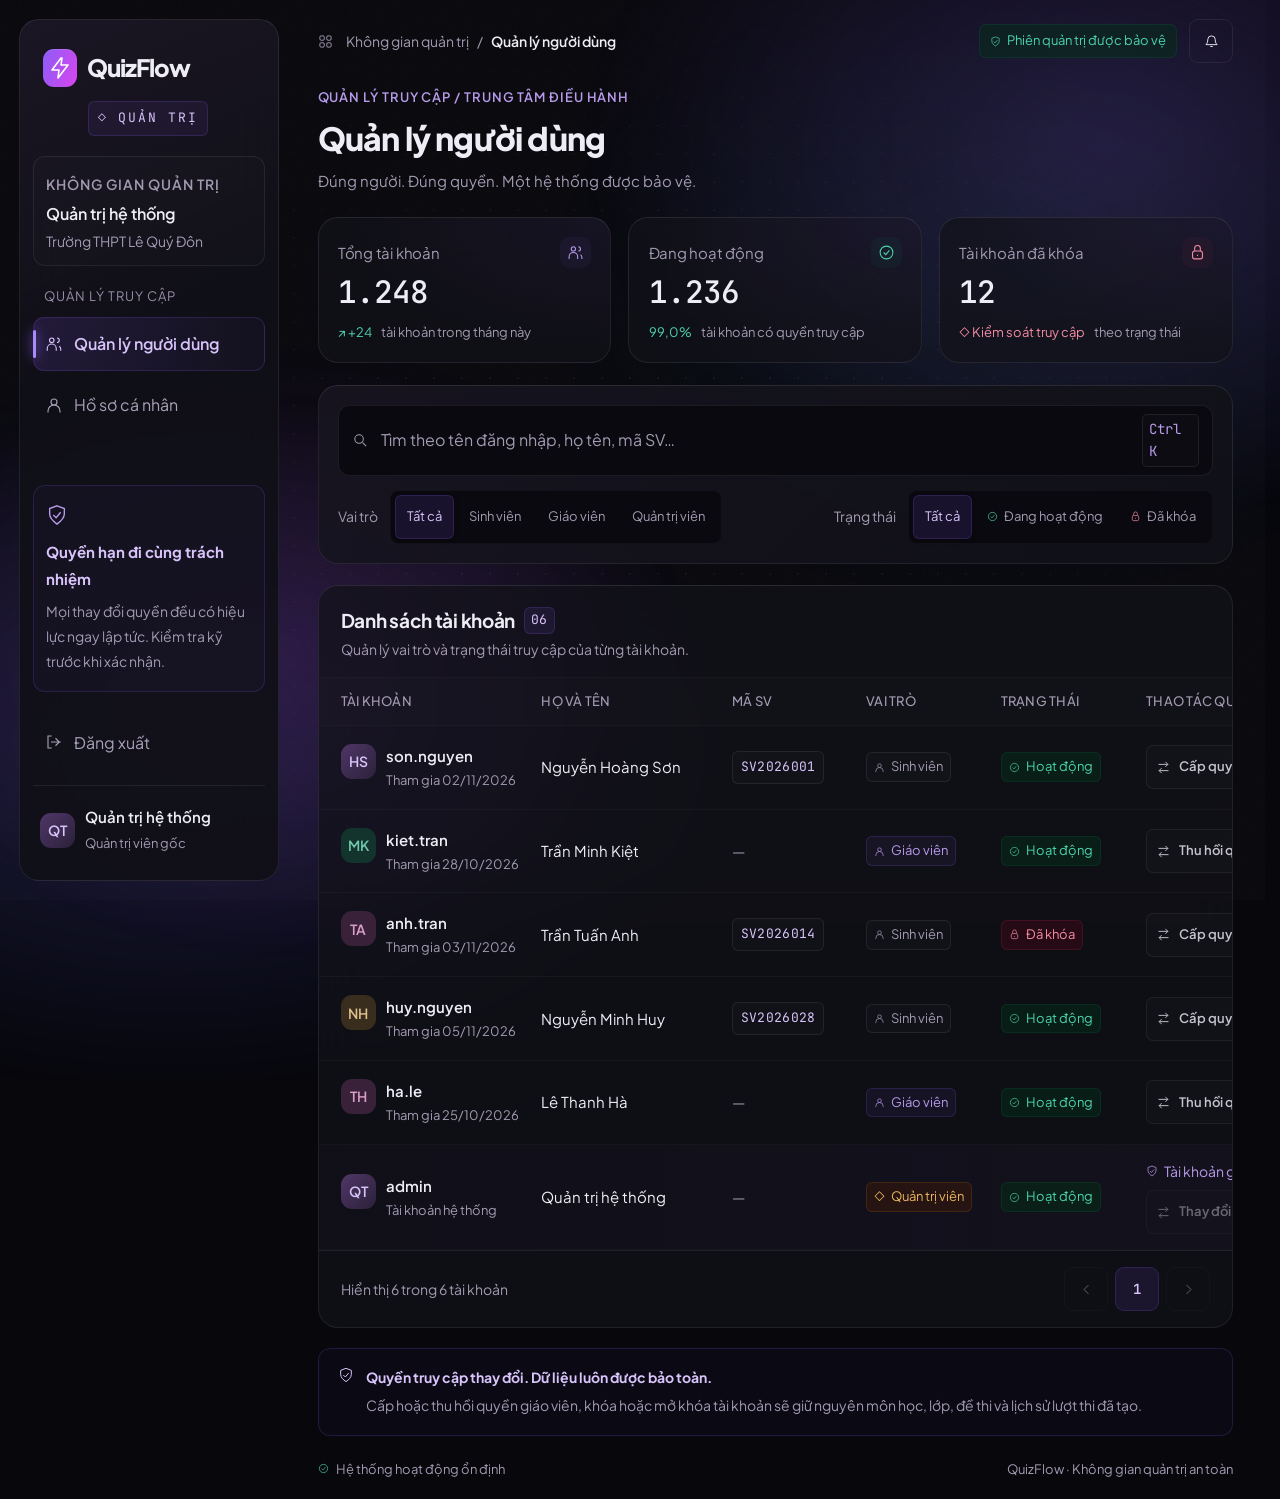
==== commit 45761a9b: "done" ====
--- a/pages/admin/users.html
+++ b/pages/admin/users.html
@@ -3,7 +3,7 @@
 <head>
   <meta charset="UTF-8">
   <meta name="viewport" content="width=device-width, initial-scale=1, viewport-fit=cover">
-  <meta name="color-scheme" content="light">
+  <meta name="color-scheme" content="dark">
   <title>QuizFlow — Quản lý người dùng</title>
   <link rel="stylesheet" href="../../assets/css/variables.css">
   <link rel="stylesheet" href="../../assets/css/base.css">
@@ -12,13 +12,11 @@
   <link rel="stylesheet" href="../../assets/css/admin-users.css">
   <link rel="stylesheet" href="../../assets/css/animations.css">
   <link rel="stylesheet" href="../../assets/css/responsive.css">
-  <link rel="stylesheet" href="../../assets/css/workspace.css">
   <script src="../../assets/js/motion.js" defer></script>
   <script src="../../assets/js/ui.js" defer></script>
   <script src="../../assets/js/admin-users.js" defer></script>
 </head>
 <body>
-  <a class="skip-link" href="#users">Đến nội dung chính</a>
   <svg class="visually-hidden" aria-hidden="true" xmlns="http://www.w3.org/2000/svg">
     <defs>
       <symbol id="icon-bolt" viewBox="0 0 24 24"><path d="m13 2-9 12h7l-1 8 10-13h-7l1-7Z"/></symbol>
@@ -46,6 +44,7 @@
         <span class="brand-mark"><svg fill="none" stroke="currentColor" stroke-width="1.6" stroke-linejoin="round" aria-hidden="true"><use href="#icon-bolt"/></svg></span>
         QuizFlow
       </a>
+      <span class="badge admin-role-badge">◇ QUẢN TRỊ</span>
       <section class="sidebar-workspace" aria-labelledby="workspace-title">
         <p class="eyebrow" id="workspace-title">KHÔNG GIAN QUẢN TRỊ</p>
         <strong>Quản trị hệ thống</strong>
@@ -53,10 +52,12 @@
       </section>
       <p class="sidebar-nav-label">QUẢN LÝ TRUY CẬP</p>
       <nav class="sidebar-nav" aria-label="Menu quản trị">
-        <a class="sidebar-nav-item" href="../../index.html"><svg class="icon" fill="none" stroke="currentColor" stroke-width="1.5" aria-hidden="true"><use href="#icon-grid"/></svg>Tổng quan</a>
         <a class="sidebar-nav-item" href="#users" aria-current="page">
           <svg class="icon" fill="none" stroke="currentColor" stroke-width="1.5" aria-hidden="true"><use href="#icon-users"/></svg>Quản lý người dùng
         </a>
+        <button class="sidebar-nav-item" type="button" data-admin-note="Hồ sơ cá nhân · Chức năng chưa sẵn sàng.">
+          <svg class="icon" fill="none" stroke="currentColor" stroke-width="1.5" aria-hidden="true"><use href="#icon-user"/></svg>Hồ sơ cá nhân
+        </button>
       </nav>
       <div class="sidebar-bottom">
         <section class="notice admin-security" aria-labelledby="security-title">
@@ -64,6 +65,9 @@
           <div><strong id="security-title">Quyền hạn đi cùng trách nhiệm</strong>
             <p>Mọi thay đổi quyền đều có hiệu lực ngay lập tức. Kiểm tra kỹ trước khi xác nhận.</p></div>
         </section>
+        <button class="sidebar-nav-item" type="button" data-admin-note="Đăng xuất · Chức năng chưa sẵn sàng.">
+          <svg class="icon" fill="none" stroke="currentColor" stroke-width="1.5" aria-hidden="true"><use href="#icon-logout"/></svg>Đăng xuất
+        </button>
         <div class="sidebar-user">
           <span class="avatar" aria-hidden="true">QT</span>
           <div><strong>Quản trị hệ thống</strong><small>Quản trị viên gốc</small></div>
@@ -71,11 +75,11 @@
       </div>
     </aside>
 
-    <main class="app-main" id="users" tabindex="-1" aria-labelledby="page-title">
+    <main class="app-main" id="users" aria-labelledby="page-title">
       <header class="topbar">
         <nav class="breadcrumb" aria-label="Đường dẫn trang">
           <svg class="icon" fill="none" stroke="currentColor" stroke-width="1.5" aria-hidden="true"><use href="#icon-grid"/></svg>
-          <ol><li><a href="../../index.html">Không gian quản trị</a></li><li aria-hidden="true">/</li>
+          <ol><li>Không gian quản trị</li><li aria-hidden="true">/</li>
             <li><span aria-current="page">Quản lý người dùng</span></li></ol>
         </nav>
         <div class="topbar-actions">
@@ -89,9 +93,9 @@
       </header>
 
       <section class="page-heading">
-        <div><p class="eyebrow">QUẢN TRỊ HỆ THỐNG</p>
+        <div><p class="eyebrow">QUẢN LÝ TRUY CẬP / TRUNG TÂM ĐIỀU HÀNH</p>
           <h1 id="page-title">Quản lý người dùng</h1>
-          <p>Tra cứu tài khoản, điều chỉnh vai trò và quản lý quyền truy cập.</p></div>
+          <p>Đúng người. Đúng quyền. Một hệ thống được bảo vệ.</p></div>
       </section>
 
       <section class="bento-grid bento-grid--three admin-stats" aria-label="Tổng quan tài khoản">
--- a/assets/css/variables.css
+++ b/assets/css/variables.css
@@ -1,57 +1,62 @@
 :root {
-  color-scheme: light;
+  color-scheme: dark;
 
-  /* Nền giấy và các bề mặt nội dung. */
-  --bg: #f7f7f2;
-  --surface: #fff;
-  --surface-inset: #f5f5ee;
-  --glass: #fff;
-  --glass-fallback: #fff;
+  /* Nền tối và các lớp kính. */
+  --bg: #07070c;
+  --bg-aurora-opacity: 0.20;
+  --bg-aurora-speed: 40s;
+  --bg-grid-opacity: 0.06;
+  --bg-sweep-opacity: 0.05;
+  --bg-noise-opacity: 0.035;
+  --surface: #12121a;
+  --surface-inset: #09090f;
+  --glass: rgba(18, 18, 26, 0.72);
+  --glass-fallback: #12121a;
   --glass-blur: 24px;
   --glass-blur-overlay: 32px;
-  --line: #dedfd6;
-  --line-subtle: #e9eae2;
-  --line-strong: #b5b9ad;
-  --line-top: var(--line);
-  --overlay: #24271e70;
+  --line: #ffffff13;
+  --line-subtle: #ffffff08;
+  --line-strong: #ffffff26;
+  --line-top: #ffffff1a;
+  --overlay: #030309a6;
 
-  /* Chữ màu mực và điểm nhấn cam. */
-  --text: #232720;
-  --muted: #62665c;
-  --muted-admin: #62665c;
-  --text-subtle: #606559;
-  --text-nav: #53584c;
-  --text-accent: #854417;
-  --purple: #925025;
-  --violet: #a35424;
-  --violet-light: #d5844b;
-  --fuchsia: #cb7843;
-  --focus: #a14d17;
+  /* Chữ và điểm nhấn tím. */
+  --text: #eeedf5;
+  --muted: #a59ab1;
+  --muted-admin: #a39ab2;
+  --text-subtle: #978ba6;
+  --text-nav: #aaa0b8;
+  --text-accent: #d8c3fa;
+  --purple: #b79ae9;
+  --violet: #8b5cf6;
+  --violet-light: #a78bfa;
+  --fuchsia: #d946ef;
+  --focus: #bda0f8;
   --white: #ffffff;
 
-  /* Gradient nền, sidebar và vùng đang chọn. */
-  --gradient: linear-gradient(115deg,#985029,#bb6534);
-  --sidebar-gradient: none;
-  --selection-gradient: #fbe5d2;
-  --selection-line: #ead3bc;
-  --surface-hover: #f1f2eb;
+  /* Gradient điểm nhấn, sidebar và vùng đang chọn. */
+  --gradient: linear-gradient(110deg, var(--violet), var(--fuchsia));
+  --sidebar-gradient: linear-gradient(155deg, #1d1828dc, #101017eb 40%);
+  --selection-gradient: linear-gradient(90deg, #8b5cf626, #8b5cf60a);
+  --selection-line: #8b5cf630;
+  --surface-hover: #ffffff04;
 
   /*
    * Ba họ màu trạng thái: emerald / amber / crimson.
    * Khi dùng trong HTML phải kèm biểu tượng và nhãn chữ.
    */
-  --emerald: #33805a;
-  --emerald-text: #246545;
-  --emerald-bg: #e9f5ed;
-  --emerald-line: #bcdcc6;
-  --amber: #a86d13;
-  --amber-text: #80530a;
-  --amber-bg: #fff4d9;
-  --amber-line: #ead5a6;
-  --crimson: #b5474f;
-  --crimson-text: #9c3240;
-  --crimson-bg: #fcedef;
-  --crimson-line: #ecc7cc;
+  --emerald: #10b981;
+  --emerald-text: #4bd3ab;
+  --emerald-bg: #052e1680;
+  --emerald-line: #10b9811a;
+  --amber: #f59e0b;
+  --amber-text: #e9b35f;
+  --amber-bg: #451a0366;
+  --amber-line: #f59e0b22;
+  --crimson: #f43f5e;
+  --crimson-text: #f58ba3;
+  --crimson-bg: #4c051966;
+  --crimson-line: #f43f5e22;
 
   --status-success: var(--emerald);
   --status-success-text: var(--emerald-text);
@@ -67,17 +72,17 @@
   --status-danger-line: var(--crimson-line);
 
   /* Phông chữ và thang chữ theo bản desktop tham khảo. */
-  --sans: Inter, "Segoe UI", Arial, sans-serif;
-  --mono: "IBM Plex Mono", Consolas, monospace;
-  --text-2xs: .76rem;
-  --text-xs: .82rem;
-  --text-sm: 0.875rem;
-  --text-base: 0.9375rem;
-  --text-lg: 1.04rem;
-  --text-xl: 1.12rem;
-  --text-2xl: 24px;
-  --text-3xl: 30px;
-  --line-height: 1.65;
+  --sans: 'Plus Jakarta Sans', system-ui, 'Segoe UI', sans-serif;
+  --mono: 'JetBrains Mono', 'Cascadia Mono', Consolas, monospace;
+  --text-2xs: 0.8125rem;
+  --text-xs: 0.875rem;
+  --text-sm: 0.9375rem;
+  --text-base: 1rem;
+  --text-lg: 1.0625rem;
+  --text-xl: 1.1875rem;
+  --text-2xl: 1.5rem;
+  --text-3xl: clamp(1.5rem, 3vw, 2rem);
+  --line-height: 1.6;
   --line-height-heading: 1.4;
 
   /* Khoảng cách và bo góc dùng chung. */
@@ -92,8 +97,8 @@
   --radius-xs: 6px;
   --radius-sm: 9px;
   --radius-md: 12px;
-  --radius-lg: 14px;
-  --radius-xl: 18px;
+  --radius-lg: 20px;
+  --radius-xl: 23px;
   --radius-pill: 999px;
 
   /* Breakpoint chuẩn: 48rem (768), 64rem (1024), 80rem (1280).
@@ -106,7 +111,7 @@
   --nav-drawer-width: 20rem;
 
   /* Khung fluid từ điện thoại, sidebar và giới hạn nội dung dùng chung. */
-  --sidebar-width: 14.5rem;
+  --sidebar-width: 16.25rem;
   --content-max-width: 100rem;
   --app-gutter: clamp(0.75rem, 1.5vw, 1.75rem);
   --app-gap: clamp(1.25rem, 2vw, 2.5rem);
@@ -114,13 +119,13 @@
   --bento-gap: 18px;
   --split-gap: 20px;
 
-  /* Độ nổi của thẻ, thông báo và hộp thoại. */
-  --shadow-inset: none;
-  --shadow-neon: none;
-  --shadow-active: none;
-  --shadow-glass: 0 4px 18px #302b1c16;
-  --shadow-overlay: 0 18px 70px #282b252e;
-  --shadow-drawer: 0 0 48px #282b251f;
+  /* Viền sáng và bóng neon tiết chế như HTML tham khảo. */
+  --shadow-inset: inset 0 1px 0 #ffffff20;
+  --shadow-neon: 0 0 24px -4px #8b5cf645;
+  --shadow-active: 0 0 12px #8b5cf6;
+  --shadow-glass: 0 12px 40px #0006;
+  --shadow-overlay: 0 35px 120px #000b;
+  --shadow-drawer: -30px 0 90px #0006;
 
   --focus-width: 2px;
   --focus-offset: 4px;
--- a/assets/css/base.css
+++ b/assets/css/base.css
@@ -1,3 +1,5 @@
+@import url('https://fonts.googleapis.com/css2?family=JetBrains+Mono:wght@400..800&family=Plus+Jakarta+Sans:wght@400..800&display=swap');
+
 *,
 *::before,
 *::after {
@@ -10,6 +12,12 @@
   /* Giữ bố cục đứng yên khi dialog khóa cuộn trang. */
   scrollbar-gutter: stable;
   background-color: var(--bg);
+  /* Phủ màu nền lên tile nhiễu để điều chỉnh độ đậm mà không cần thêm phần tử. */
+  --bg-noise-cover: rgb(7 7 12 / calc(1 - var(--bg-noise-opacity)));
+  background-image:
+    linear-gradient(var(--bg-noise-cover), var(--bg-noise-cover)),
+    url("data:image/svg+xml,%3Csvg xmlns='http://www.w3.org/2000/svg' width='160' height='160'%3E%3Cfilter id='noise' x='0' y='0' width='100%25' height='100%25'%3E%3CfeTurbulence type='fractalNoise' baseFrequency='.9' numOctaves='2' stitchTiles='stitch'/%3E%3CfeColorMatrix type='saturate' values='0'/%3E%3C/filter%3E%3Crect width='160' height='160' filter='url(%23noise)'/%3E%3C/svg%3E");
+  background-attachment: fixed;
 }
 
 body {
@@ -17,12 +25,106 @@
   min-width: 0;
   min-height: 100dvh;
   margin: 0;
-  background-color: var(--bg);
   color: var(--text);
   font-family: var(--sans);
   font-size: var(--text-base);
   font-weight: 400;
   line-height: var(--line-height);
+}
+
+/* Các lớp fixed dùng stacking context của trang và nằm sau nội dung. */
+body::before,
+body::after,
+html::before,
+html::after {
+  position: fixed;
+  pointer-events: none;
+  content: '';
+}
+
+body::before,
+body::after {
+  inset: -20%;
+  z-index: -2;
+  opacity: var(--bg-aurora-opacity);
+  will-change: transform;
+  animation: background-aurora var(--bg-aurora-speed) ease-in-out infinite alternate;
+}
+
+body::before {
+  background:
+    radial-gradient(ellipse 39% 40% at 76% 26%, #8b5cf6, transparent 76%),
+    radial-gradient(ellipse 42% 37% at 24% 73%, #6366f1, transparent 77%);
+}
+
+body::after {
+  background:
+    radial-gradient(ellipse 30% 32% at 30% 66%, #d946ef99, transparent 78%),
+    radial-gradient(ellipse 34% 34% at 70% 37%, #22d3ee3d, transparent 79%);
+  animation-duration: calc(var(--bg-aurora-speed) * 1.1);
+  animation-delay: calc(var(--bg-aurora-speed) * -0.48);
+  animation-direction: alternate-reverse;
+}
+
+/* Vệt sáng có hai đầu trong suốt và chỉ sáng rõ sau khi đã vào khung hình. */
+html::before {
+  inset: 0;
+  z-index: -1;
+  background: linear-gradient(113deg, transparent 39%, #dfcfff 50%, transparent 61%);
+  opacity: 0;
+  will-change: transform;
+  animation: background-sweep 60s ease-in-out -12s infinite;
+}
+
+html::after {
+  inset: 0;
+  z-index: -1;
+  background: radial-gradient(circle, rgb(223 207 255 / var(--bg-grid-opacity)) 1px, transparent 1.25px) 0 0 / 28px 28px;
+  mask-image: radial-gradient(ellipse at center, #000 8%, #0009 48%, transparent 83%);
+}
+
+@keyframes background-aurora {
+  from { transform: translate3d(-1.5%, 1%, 0) rotate(-2deg) scale(1); }
+  to { transform: translate3d(1.5%, -1%, 0) rotate(2deg) scale(1.12); }
+}
+
+@keyframes background-sweep {
+  0% { transform: translate3d(-82%, 0, 0); opacity: 0; }
+  26% { opacity: var(--bg-sweep-opacity); }
+  69% { opacity: var(--bg-sweep-opacity); }
+  100% { transform: translate3d(82%, 0, 0); opacity: 0; }
+}
+
+html.bg-paused::before,
+html.bg-paused body::before,
+html.bg-paused body::after,
+html.bg-paused .auth-mesh-sphere {
+  animation-play-state: paused;
+}
+
+@media (max-width: 767.98px), (hover: none), (pointer: coarse) {
+  body::before {
+    opacity: calc(var(--bg-aurora-opacity) * 0.62);
+    animation-duration: calc(var(--bg-aurora-speed) * 1.4);
+  }
+
+  body::after,
+  html::before {
+    display: none;
+  }
+}
+
+@media (prefers-reduced-motion: reduce) {
+  body::before,
+  body::after {
+    animation: none;
+    will-change: auto;
+  }
+
+  html::before {
+    display: none;
+    will-change: auto;
+  }
 }
 
 h1,
@@ -53,17 +155,17 @@
 h1 {
   font-size: var(--text-3xl);
   font-weight: 800;
-  letter-spacing: -1px;
+  letter-spacing: -0.025em;
 }
 
 h2 {
   font-size: var(--text-xl);
-  letter-spacing: -0.4px;
+  letter-spacing: -0.015em;
 }
 
 h3 {
   font-size: var(--text-lg);
-  letter-spacing: -0.3px;
+  letter-spacing: -0.01em;
 }
 
 h4,
@@ -181,11 +283,11 @@
 
 .eyebrow {
   color: var(--muted);
-  font-family: var(--mono);
+  font-family: var(--sans);
   font-size: var(--text-2xs);
-  font-weight: 400;
+  font-weight: 600;
   line-height: var(--line-height);
-  letter-spacing: 1.8px;
+  letter-spacing: 0.07em;
 }
 
 /* Nhãn hỗ trợ công nghệ đọc màn hình, vẫn có mặt trong cây truy cập. */
--- a/assets/css/layout.css
+++ b/assets/css/layout.css
@@ -7,7 +7,6 @@
   width: 100%;
   min-height: 100dvh;
   padding: var(--app-gutter);
-  background-color: var(--bg);
 }
 
 .app--admin {
--- a/assets/css/animations.css
+++ b/assets/css/animations.css
@@ -13,7 +13,7 @@
   --ease-linear: linear;
   --motion-stagger-step: 50ms;
   --motion-delay: 0ms;
-  --motion-accent: #bd703433;
+  --motion-accent: #8b5cf633;
 }
 
 /* Hiệu ứng vào: kết thúc sẽ trả transform về CSS gốc để thao tác tiếp tục tự nhiên. */
@@ -52,13 +52,10 @@
   --motion-delay: calc(var(--i, 0) * var(--motion-stagger-step));
 }
 
-/* Sidebar vào từ trái; thẻ chờ viewport vẫn giữ nguyên chỗ trong layout. */
+/* Sidebar vào từ trái. Nội dung chờ viewport vẫn đọc được. */
 .app > .sidebar.anim-slide-in-right {
   --motion-slide-distance: -1rem;
 }
-
-/* Nội dung luôn đọc được trong lúc chờ IntersectionObserver. */
-[data-motion-reveal='pending'] { opacity: 1; }
 
 /* Phản hồi nhẹ chạy một lượt, chỉ áp dụng tại phần tử có ý nghĩa trạng thái. */
 .anim-pulse-soft {
@@ -186,7 +183,7 @@
 }
 
 :is(.input, .select, .textarea):focus {
-  box-shadow: 0 0 0 0.1875rem #ba723022;
+  box-shadow: 0 0 0 0.1875rem #8b5cf61f;
 }
 
 .field > label {
@@ -640,12 +637,6 @@
     scroll-behavior: auto !important;
   }
 
-  [data-motion-reveal='pending'] {
-    opacity: 1;
-    transform: none;
-  }
-
-
   .btn,
   .segmented-button,
   .motion-card,
--- a/assets/css/responsive.css
+++ b/assets/css/responsive.css
@@ -13,7 +13,6 @@
 }
 .app-main { min-width: 0; }
 :where(h1, h2, h3, p, small, strong, code, dt, dd, label, button, a) { overflow-wrap: anywhere; }
-h1 { font-size: clamp(1.5rem, 3vw, 2rem); }
 .page-heading { margin-block: 1.5rem; gap: 1rem; }
 .topbar, .section-header, .card-header, .card-footer { gap: 0.75rem; }
 .breadcrumb { min-width: 0; }
@@ -183,6 +182,7 @@
 .analytics-table time { font-size: 0.875rem; }
 .analytics-detail-summary > div { flex-wrap: wrap; gap: 0.5rem; }
 .analytics-publish > :last-child { flex-wrap: wrap; }
+.catalog-card .btn { align-self: stretch; }
 
 /* ≥768px / 48rem: tablet dọc. */
 @media (min-width: 48rem) {
